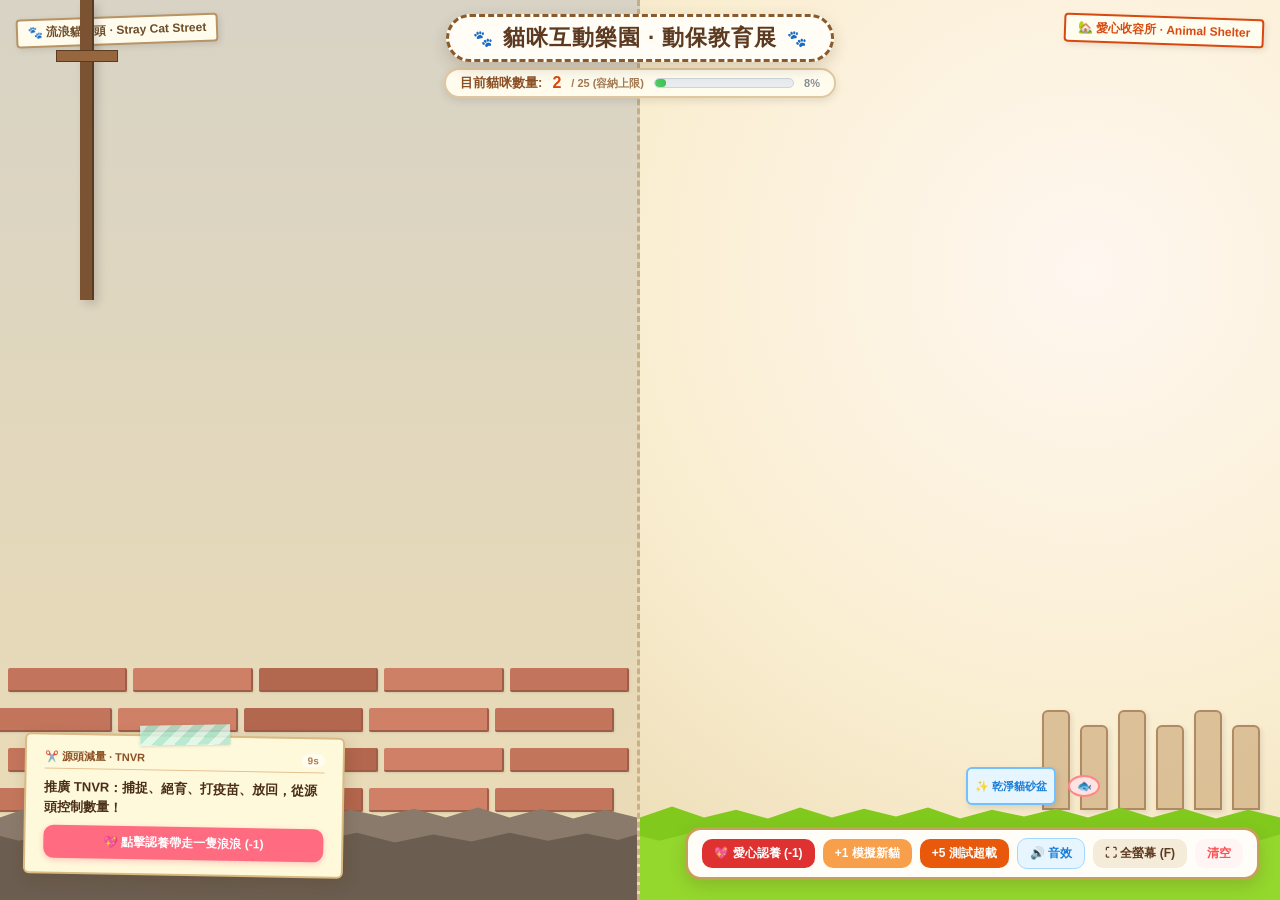
==== public/index-standalone.html @ d556b0ff "feat: initialize Cat Paradise exhibition project Set up the project structure, build environment, an" ====
<!DOCTYPE html>
<html lang="zh-TW">
<head>
  <meta charset="UTF-8">
  <meta name="viewport" content="width=device-width, initial-scale=1.0, maximum-scale=1.0, user-scalable=no">
  <title>貓咪互動樂園 - 蠟筆剪貼手作展覽系統</title>
  <style>
    /* 溫馨手作蠟筆與剪貼拼貼風 CSS */
    * {
      box-sizing: border-box;
      user-select: none;
      -webkit-user-select: none;
      margin: 0;
      padding: 0;
    }
    html, body {
      width: 100%;
      height: 100%;
      overflow: hidden;
      background-color: #f4ecd8;
      font-family: 'Zen Maru Gothic', 'Comic Sans MS', 'Chalkboard SE', 'PingFang TC', sans-serif;
      color: #4a3728;
      transition: background 0.7s;
    }

    /* 左右分區容器 */
    #world {
      position: absolute;
      top: 0;
      left: 0;
      width: 100%;
      height: 100%;
      overflow: hidden;
      display: flex;
    }

    /* 左半邊：流浪貓街頭 (Stray Cat Street) */
    .street-zone {
      position: relative;
      width: 50%;
      height: 100%;
      background: linear-gradient(180deg, #d8d3c5 0%, #ecdcb5 100%);
      border-right: 3px dashed rgba(184, 148, 100, 0.6);
      overflow: hidden;
      transition: background 0.7s;
    }

    /* 蠟筆紅磚牆 */
    .brick-wall {
      position: absolute;
      bottom: 80px;
      left: 0;
      width: 100%;
      height: 160px;
      display: flex;
      flex-direction: column;
      justify-content: space-between;
      padding: 8px;
      opacity: 0.8;
      pointer-events: none;
    }
    .brick-row {
      display: flex;
      gap: 6px;
      height: 24px;
    }
    .brick {
      flex: 1;
      background: #ba5d46;
      border-radius: 2px;
      border-bottom: 2px solid #8c3f2d;
      border-right: 2px solid #8c3f2d;
      box-shadow: 1px 1px 2px rgba(0,0,0,0.1);
    }
    .brick:nth-child(2n) { background: #c96a53; }
    .brick:nth-child(3n) { background: #a64b35; }

    /* 電線桿與電線 */
    .utility-pole {
      position: absolute;
      top: 0;
      left: 80px;
      width: 14px;
      height: 300px;
      background: #7c5332;
      border-right: 2px solid #5c3a21;
      box-shadow: 4px 4px 10px rgba(0,0,0,0.15);
      pointer-events: none;
    }
    .pole-cross {
      position: absolute;
      top: 50px;
      left: -24px;
      width: 62px;
      height: 12px;
      background: #96663f;
      border: 1px solid #5c3a21;
    }

    /* 紙箱堆 */
    .cardboard-boxes {
      position: absolute;
      bottom: 95px;
      left: 30px;
      display: flex;
      align-items: flex-end;
      gap: 12px;
      pointer-events: none;
    }
    .box-1 {
      width: 90px;
      height: 65px;
      background: repeating-linear-gradient(90deg, #d7b98e 0px, #d7b98e 6px, #c4a377 6px, #c4a377 12px);
      border: 2px solid #a37951;
      border-radius: 2px;
      padding: 4px;
      box-shadow: 3px 4px 8px rgba(0,0,0,0.12);
      transform: rotate(-3deg);
    }
    .box-2 {
      width: 75px;
      height: 52px;
      background: #d4b383;
      border: 2px solid #a37951;
      border-radius: 2px;
      padding: 4px;
      box-shadow: 3px 4px 8px rgba(0,0,0,0.12);
      transform: rotate(4deg);
    }

    /* 街頭石礫地面 */
    .street-ground-back {
      position: absolute;
      bottom: 0;
      left: 0;
      width: 100%;
      height: 110px;
      background: #8a7a6b;
      clip-path: polygon(0 25%, 5% 15%, 10% 25%, 15% 18%, 20% 26%, 25% 16%, 30% 25%, 35% 17%, 40% 24%, 45% 16%, 50% 26%, 55% 18%, 60% 24%, 65% 17%, 70% 25%, 75% 16%, 80% 25%, 85% 17%, 90% 26%, 95% 18%, 100% 25%, 100% 100%, 0 100%);
      pointer-events: none;
    }
    .street-ground-front {
      position: absolute;
      bottom: 0;
      left: 0;
      width: 100%;
      height: 80px;
      background: #6b5d4f;
      clip-path: polygon(0 20%, 3% 26%, 8% 16%, 14% 25%, 20% 17%, 26% 28%, 32% 16%, 38% 27%, 44% 18%, 50% 26%, 56% 16%, 62% 28%, 68% 18%, 74% 27%, 80% 16%, 86% 26%, 92% 17%, 97% 25%, 100% 18%, 100% 100%, 0 100%);
      pointer-events: none;
    }

    /* 右半邊：流浪動物收容所 (Animal Shelter) */
    .shelter-zone {
      position: relative;
      width: 50%;
      height: 100%;
      background: radial-gradient(circle at 70% 30%, #fff7f0 0%, #faeed1 60%, #ecdcb5 100%);
      overflow: hidden;
      transition: background 0.7s;
    }

    /* 瓦楞紙柵欄 */
    .fence-container {
      position: absolute;
      bottom: 90px;
      right: 20px;
      display: flex;
      align-items: flex-end;
      gap: 10px;
      pointer-events: none;
      opacity: 0.85;
    }
    .fence-post {
      width: 28px;
      height: 100px;
      background: #d7b98e;
      border: 2px solid #a37951;
      border-radius: 6px 6px 0 0;
      box-shadow: 2px 2px 5px rgba(0,0,0,0.1);
    }
    .fence-post:nth-child(even) { height: 85px; }

    /* 貓砂盆與貓碗 */
    .shelter-props {
      position: absolute;
      bottom: 95px;
      right: 180px;
      display: flex;
      align-items: center;
      gap: 12px;
      pointer-events: none;
    }
    .litter-box {
      width: 90px;
      height: 38px;
      background: #e7f5ff;
      border: 2px solid #74c0fc;
      border-radius: 6px;
      box-shadow: 2px 3px 6px rgba(0,0,0,0.1);
      display: flex;
      align-items: center;
      justify-content: center;
      font-size: 11px;
      font-weight: bold;
      color: #1c7ed6;
    }

    /* 收容所綠意草地 */
    .shelter-lawn-back {
      position: absolute;
      bottom: 0;
      left: 0;
      width: 100%;
      height: 110px;
      background: #82c91e;
      clip-path: polygon(0 25%, 5% 15%, 10% 25%, 15% 18%, 20% 26%, 25% 16%, 30% 25%, 35% 17%, 40% 24%, 45% 16%, 50% 26%, 55% 18%, 60% 24%, 65% 17%, 70% 25%, 75% 16%, 80% 25%, 85% 17%, 90% 26%, 95% 18%, 100% 25%, 100% 100%, 0 100%);
      pointer-events: none;
      transition: background-color 0.7s;
    }
    .shelter-lawn-front {
      position: absolute;
      bottom: 0;
      left: 0;
      width: 100%;
      height: 80px;
      background: #94d82d;
      clip-path: polygon(0 20%, 3% 26%, 8% 16%, 14% 25%, 20% 17%, 26% 28%, 32% 16%, 38% 27%, 44% 18%, 50% 26%, 56% 16%, 62% 28%, 68% 18%, 74% 27%, 80% 16%, 86% 26%, 92% 17%, 97% 25%, 100% 18%, 100% 100%, 0 100%);
      pointer-events: none;
      transition: background-color 0.7s;
    }

    /* 頂部標題 */
    .top-header {
      position: absolute;
      top: 14px;
      left: 50%;
      transform: translateX(-50%);
      display: flex;
      flex-direction: column;
      align-items: center;
      gap: 6px;
      z-index: 30;
      pointer-events: none;
    }
    .title-banner {
      background: #fffdf5;
      border: 3px dashed #8b5a2b;
      padding: 6px 24px;
      border-radius: 30px;
      box-shadow: 0 6px 16px rgba(70,45,20,0.18);
      display: flex;
      align-items: center;
      gap: 10px;
      position: relative;
    }
    .title-banner h1 {
      font-size: 22px;
      font-weight: 900;
      color: #5c3a21;
      letter-spacing: 1px;
    }

    /* 紙膠帶風格進度條 (目前貓咪數量 / 25) */
    .progress-tape {
      background: #fffcee;
      border: 2px solid #e0c89e;
      border-radius: 20px;
      padding: 4px 14px;
      display: flex;
      align-items: center;
      gap: 10px;
      font-size: 13px;
      font-weight: bold;
      color: #8c5025;
      box-shadow: 0 3px 8px rgba(0,0,0,0.1);
      transition: all 0.3s;
    }
    .progress-bar-bg {
      width: 140px;
      height: 10px;
      background: #e9ecef;
      border-radius: 10px;
      overflow: hidden;
      border: 1px solid #ced4da;
    }
    .progress-bar-fill {
      height: 100%;
      background: linear-gradient(90deg, #51cf66, #40c057);
      width: 0%;
      transition: width 0.3s, background 0.3s;
      border-radius: 10px;
    }

    /* 超載危機警告框 (Crisis Mode) */
    @keyframes crisisPulse {
      0%, 100% {
        box-shadow: inset 0 0 35px rgba(220, 38, 38, 0.55), 0 0 25px rgba(239, 68, 68, 0.4);
        border-color: rgba(220, 38, 38, 0.85);
      }
      50% {
        box-shadow: inset 0 0 70px rgba(220, 38, 38, 0.8), 0 0 40px rgba(239, 68, 68, 0.7);
        border-color: rgba(185, 28, 28, 1);
      }
    }
    .crisis-mode {
      border: 8px dashed #e03131 !important;
      animation: crisisPulse 1.8s infinite ease-in-out !important;
    }

    /* 中央手作警告牌 */
    #crisisAlertBoard {
      position: absolute;
      top: 50%;
      left: 50%;
      transform: translate(-50%, -50%);
      background: rgba(255, 245, 245, 0.96);
      border: 4px dashed #e03131;
      border-radius: 18px;
      padding: 24px 32px;
      max-width: 540px;
      text-align: center;
      box-shadow: 0 12px 30px rgba(180, 20, 20, 0.35);
      z-index: 35;
      display: none;
      pointer-events: none;
    }
    #crisisAlertBoard h2 {
      font-size: 20px;
      font-weight: 900;
      color: #c92a2a;
      margin-bottom: 8px;
    }
    #crisisAlertBoard p {
      font-size: 14px;
      font-weight: bold;
      color: #862e2e;
      line-height: 1.6;
      margin-bottom: 12px;
    }

    /* 科普衛教便利貼 (10秒自動輪播) */
    .edu-sticky-note {
      position: absolute;
      bottom: 24px;
      left: 24px;
      background: #fff9db;
      border: 2px solid #d9ba82;
      border-radius: 6px;
      padding: 14px 18px;
      max-width: 320px;
      box-shadow: 3px 5px 15px rgba(80, 50, 20, 0.18);
      z-index: 30;
      transform: rotate(1deg);
      transition: transform 0.2s, background 0.4s;
    }
    .edu-sticky-note:hover {
      transform: rotate(0deg) scale(1.02);
    }
    .sticky-tape {
      position: absolute;
      top: -12px;
      left: 50%;
      transform: translateX(-50%) rotate(-2deg);
      width: 90px;
      height: 20px;
      background: repeating-linear-gradient(-45deg, rgba(168, 230, 207, 0.8), rgba(168, 230, 207, 0.8) 8px, rgba(220, 247, 237, 0.8) 8px, rgba(220, 247, 237, 0.8) 16px);
      box-shadow: 0 1px 3px rgba(0,0,0,0.15);
    }
    .edu-content {
      font-size: 13px;
      font-weight: bold;
      color: #4a2e18;
      line-height: 1.5;
      min-height: 40px;
      margin: 8px 0;
    }
    .btn-adopt {
      width: 100%;
      padding: 8px 12px;
      background: #ff6b81;
      color: #ffffff;
      border: none;
      border-radius: 10px;
      font-size: 12px;
      font-weight: 900;
      cursor: pointer;
      display: flex;
      align-items: center;
      justify-content: center;
      gap: 6px;
      box-shadow: 0 2px 6px rgba(255, 107, 129, 0.35);
      transition: all 0.2s;
    }
    .btn-adopt:hover {
      background: #fa5252;
      transform: translateY(-1px);
    }

    /* 展覽控制懸浮條 */
    #toolbar {
      position: absolute;
      bottom: 20px;
      right: 20px;
      background: #fffdf7;
      border: 3px solid #c5a059;
      border-radius: 16px;
      padding: 8px 14px;
      box-shadow: 0 6px 16px rgba(80, 50, 20, 0.18);
      display: flex;
      align-items: center;
      gap: 8px;
      z-index: 40;
    }
    .btn-action {
      background: #f79f4a;
      color: #ffffff;
      border: none;
      padding: 6px 12px;
      border-radius: 10px;
      font-size: 12px;
      font-weight: bold;
      cursor: pointer;
      transition: background 0.2s, transform 0.1s;
    }
    .btn-action:hover { background: #f58f33; }
    .btn-action:active { transform: scale(0.95); }
    .btn-adopt-bar { background: #e03131; }
    .btn-adopt-bar:hover { background: #c92a2a; }
  </style>
</head>
<body id="appBody">
  <!-- 左右分區背景 -->
  <div id="world">
    <!-- 左半邊：流浪貓街頭 -->
    <div class="street-zone" id="streetZone">
      <div style="position: absolute; top: 16px; left: 16px; background: #fffcee; border: 2px solid #b89464; padding: 4px 10px; border-radius: 4px; font-size: 12px; font-weight: 900; color: #6d4c28; transform: rotate(-2deg); box-shadow: 2px 2px 6px rgba(0,0,0,0.1);">
        🐾 流浪貓街頭 · Stray Cat Street
      </div>
      <div class="utility-pole">
        <div class="pole-cross"></div>
      </div>
      <div class="brick-wall">
        <div class="brick-row"><div class="brick"></div><div class="brick"></div><div class="brick"></div><div class="brick"></div><div class="brick"></div></div>
        <div class="brick-row" style="transform: translateX(-15px);"><div class="brick"></div><div class="brick"></div><div class="brick"></div><div class="brick"></div><div class="brick"></div></div>
        <div class="brick-row"><div class="brick"></div><div class="brick"></div><div class="brick"></div><div class="brick"></div><div class="brick"></div></div>
        <div class="brick-row" style="transform: translateX(-15px);"><div class="brick"></div><div class="brick"></div><div class="brick"></div><div class="brick"></div><div class="brick"></div></div>
      </div>
      <div class="cardboard-boxes">
        <div class="box-1"><div style="font-size: 9px; font-weight: 900; color: #5c3a21; background: #ffffffa0; padding: 2px; border-radius: 2px;">📦 避雨紙箱</div></div>
        <div class="box-2"><div style="font-size: 9px; font-weight: 900; color: #7a4e2d;">🐟 愛心遮風</div></div>
      </div>
      <div class="street-ground-back"></div>
      <div class="street-ground-front"></div>
    </div>

    <!-- 右半邊：流浪動物收容所 -->
    <div class="shelter-zone" id="shelterZone">
      <div style="position: absolute; top: 16px; right: 16px; background: #fffdf0; border: 2px solid #d9480f; padding: 4px 12px; border-radius: 4px; font-size: 12px; font-weight: 900; color: #d9480f; transform: rotate(2deg); box-shadow: 2px 2px 6px rgba(0,0,0,0.1);">
        🏡 愛心收容所 · Animal Shelter
      </div>
      <div class="fence-container">
        <div class="fence-post"></div><div class="fence-post"></div><div class="fence-post"></div><div class="fence-post"></div><div class="fence-post"></div><div class="fence-post"></div>
      </div>
      <div class="shelter-props">
        <div class="litter-box">✨ 乾淨貓砂盆</div>
        <div style="width: 32px; height: 22px; background: #ffe3e3; border: 2px solid #ff8787; border-radius: 50%; display: flex; align-items: center; justify-content: center; font-size: 12px;">🐟</div>
      </div>
      <div class="shelter-lawn-back" id="lawnBack"></div>
      <div class="shelter-lawn-front" id="lawnFront"></div>
    </div>
  </div>

  <!-- 頂部紙膠帶風格進度條與計數器 -->
  <div class="top-header">
    <div class="title-banner">
      <span>🐾</span>
      <h1>貓咪互動樂園 · 動保教育展</h1>
      <span>🐾</span>
    </div>
    <div class="progress-tape" id="progressTape">
      <span id="crisisLabel" style="display:none; color: #e03131;">🚨 超載警報！</span>
      <span>目前貓咪數量:</span>
      <span id="catCountText" style="font-size: 16px; color: #d9480f;">0</span>
      <span style="font-size: 11px; color: #a37951;">/ 25 (容納上限)</span>
      <div class="progress-bar-bg">
        <div class="progress-bar-fill" id="progressBarFill"></div>
      </div>
      <span id="percentText" style="font-size: 11px; color: #868e96;">0%</span>
    </div>
  </div>

  <!-- 中央手作超載警告牌 -->
  <div id="crisisAlertBoard">
    <h2>🚨 空間不夠了！流浪貓的困境 🚨</h2>
    <p>當數量過多，收容所與街頭將面臨資源耗盡與生存空間不足。<br>我們需要從源頭解決問題！</p>
    <div style="background: #ffe3e3; border: 1px solid #ffc9c9; padding: 6px 12px; border-radius: 8px; font-size: 12px; font-weight: bold; color: #a61e4d;">
      💡 請點擊任意貓咪或「愛心認養」帶走浪浪，即可解除危機！
    </div>
  </div>

  <!-- 科普衛教輪播看板 -->
  <div class="edu-sticky-note" id="eduNote">
    <div class="sticky-tape"></div>
    <div style="display: flex; justify-content: space-between; align-items: center; border-bottom: 1px solid #e5c290; padding-bottom: 4px;">
      <span id="eduTag" style="font-size: 11px; font-weight: 900; color: #8c5025;">✂️ 源頭減量 · TNVR</span>
      <span id="eduTimer" style="font-size: 10px; font-weight: bold; color: #b07d4b; background: #ffffffa0; padding: 1px 6px; border-radius: 10px;">10s</span>
    </div>
    <div class="edu-content" id="eduContent">
      推廣 TNVR：捕捉、絕育、打疫苗、放回，從源頭控制數量！
    </div>
    <button class="btn-adopt" id="btnAdoptSticky">
      💖 點擊認養帶走一隻浪浪 (-1)
    </button>
  </div>

  <!-- 2D 畫布 -->
  <canvas id="canvas" style="position: absolute; inset: 0; z-index: 20; cursor: pointer;"></canvas>

  <!-- 展覽控制懸浮條 -->
  <div id="toolbar">
    <button class="btn-action btn-adopt-bar" id="btnAdopt">💖 愛心認養 (-1)</button>
    <button class="btn-action" id="btnSpawn">+1 模擬新貓</button>
    <button class="btn-action" id="btnSpawnBatch" style="background: #e8590c;">+5 測試超載</button>
    <button class="btn-action" id="btnSound" style="background: #e7f5ff; color: #1c7ed6; border: 1px solid #a5d8ff;">🔊 音效</button>
    <button class="btn-action" id="btnFullscreen" style="background: #f4ebd9; color: #5c3a21;">⛶ 全螢幕 (F)</button>
    <button class="btn-action" id="btnClear" style="background: #fff5f5; color: #fa5252;">清空</button>
  </div>

  <script>
    // --- 1. 動保教育輪播看板資料 (每 10 秒自動輪播) ---
    const EDU_TIPS = [
      {
        tag: '✂️ 源頭減量 · TNVR',
        content: '推廣 TNVR：捕捉、絕育、打疫苗、放回，從源頭控制數量！',
        bg: '#fff9db'
      },
      {
        tag: '🏡 給浪浪一個家',
        content: '認養代替購買：給收容所與街頭的浪浪一個溫暖的家。',
        bg: '#fff0f6'
      },
      {
        tag: '🥣 友善社區守則',
        content: '乾淨餵食守則：餵食請用容器，吃完要收拾，不留殘渣破壞環境。',
        bg: '#f8f9fa'
      },
      {
        tag: '🐾 尊重動物習性',
        content: '保持適當距離：遇見不熟悉的街貓請勿強行觸摸，避免貓咪緊張。',
        bg: '#f1f3f5'
      },
      {
        tag: '📞 緊急救援通報',
        content: '尋求專業協助：遇到受傷浪浪，請通報 1959 動保專線。',
        bg: '#fff4e6'
      }
    ];

    let currentEduIndex = 0;
    let eduSeconds = 10;
    const eduTagEl = document.getElementById('eduTag');
    const eduContentEl = document.getElementById('eduContent');
    const eduTimerEl = document.getElementById('eduTimer');
    const eduNoteEl = document.getElementById('eduNote');

    setInterval(() => {
      eduSeconds--;
      if (eduSeconds <= 0) {
        currentEduIndex = (currentEduIndex + 1) % EDU_TIPS.length;
        eduSeconds = 10;
        const tip = EDU_TIPS[currentEduIndex];
        eduTagEl.textContent = tip.tag;
        eduContentEl.textContent = tip.content;
        eduNoteEl.style.backgroundColor = tip.bg;
      }
      eduTimerEl.textContent = eduSeconds + 's';
    }, 1000);

    // --- 2. 輕量 Web Audio API 音效合成器 (100% 離線) ---
    class SoundEngine {
      constructor() {
        this.ctx = null;
        this.enabled = true;
      }
      init() {
        if (!this.ctx) {
          const AudioContext = window.AudioContext || window.webkitAudioContext;
          if (AudioContext) this.ctx = new AudioContext();
        }
        if (this.ctx && this.ctx.state === 'suspended') {
          this.ctx.resume();
        }
      }
      playMeow() {
        if (!this.enabled) return;
        try {
          this.init();
          if (!this.ctx) return;
          const t = this.ctx.currentTime;
          const osc = this.ctx.createOscillator();
          const gain = this.ctx.createGain();
          osc.type = 'triangle';
          osc.frequency.setValueAtTime(450, t);
          osc.frequency.exponentialRampToValueAtTime(750, t + 0.12);
          osc.frequency.exponentialRampToValueAtTime(520, t + 0.35);
          gain.gain.setValueAtTime(0.001, t);
          gain.gain.linearRampToValueAtTime(0.18, t + 0.05);
          gain.gain.exponentialRampToValueAtTime(0.001, t + 0.4);
          osc.connect(gain);
          gain.connect(this.ctx.destination);
          osc.start(t);
          osc.stop(t + 0.42);
        } catch(e) {}
      }
      playBoing() {
        if (!this.enabled) return;
        try {
          this.init();
          if (!this.ctx) return;
          const t = this.ctx.currentTime;
          const osc = this.ctx.createOscillator();
          const gain = this.ctx.createGain();
          osc.type = 'sine';
          osc.frequency.setValueAtTime(180, t);
          osc.frequency.exponentialRampToValueAtTime(480, t + 0.18);
          gain.gain.setValueAtTime(0.15, t);
          gain.gain.exponentialRampToValueAtTime(0.001, t + 0.22);
          osc.connect(gain);
          gain.connect(this.ctx.destination);
          osc.start(t);
          osc.stop(t + 0.24);
        } catch(e) {}
      }
      playAdoptChime() {
        if (!this.enabled) return;
        try {
          this.init();
          if (!this.ctx) return;
          const t = this.ctx.currentTime;
          const notes = [523.25, 659.25, 783.99, 1046.50];
          notes.forEach((freq, idx) => {
            const osc = this.ctx.createOscillator();
            const gain = this.ctx.createGain();
            osc.type = 'triangle';
            osc.frequency.setValueAtTime(freq, t + idx * 0.09);
            gain.gain.setValueAtTime(0.001, t + idx * 0.09);
            gain.gain.linearRampToValueAtTime(0.18, t + idx * 0.09 + 0.02);
            gain.gain.exponentialRampToValueAtTime(0.001, t + idx * 0.09 + 0.45);
            osc.connect(gain);
            gain.connect(this.ctx.destination);
            osc.start(t + idx * 0.09);
            osc.stop(t + idx * 0.09 + 0.48);
          });
        } catch(e) {}
      }
    }
    const sound = new SoundEngine();

    // --- 3. 手繪蠟筆貓產生器 (Canvas 產出透明 PNG) ---
    function generateCrayonCatData(color, bellyColor) {
      const c = document.createElement('canvas');
      c.width = 220; c.height = 220;
      const ctx = c.getContext('2d');
      const cx = 110, cy = 125;

      ctx.strokeStyle = color;
      ctx.lineWidth = 18;
      ctx.lineCap = 'round';
      ctx.beginPath();
      ctx.moveTo(cx + 40, cy + 25);
      ctx.bezierCurveTo(cx + 75, cy + 15, cx + 80, cy - 35, cx + 55, cy - 45);
      ctx.stroke();

      ctx.fillStyle = color;
      ctx.beginPath();
      ctx.ellipse(cx, cy + 15, 50, 40, 0, 0, Math.PI * 2);
      ctx.fill();

      if (bellyColor) {
        ctx.fillStyle = bellyColor;
        ctx.beginPath();
        ctx.ellipse(cx - 10, cy + 20, 28, 24, 0, 0, Math.PI * 2);
        ctx.fill();
      }

      ctx.fillStyle = bellyColor || color;
      for (const px of [-30, -5, 25]) {
        ctx.beginPath();
        ctx.arc(cx + px, cy + 50, 10, 0, Math.PI * 2);
        ctx.fill();
      }

      const hy = cy - 40;
      ctx.fillStyle = color;
      ctx.beginPath();
      ctx.ellipse(cx, hy, 42, 35, 0, 0, Math.PI * 2);
      ctx.fill();

      ctx.beginPath();
      ctx.moveTo(cx - 35, hy - 15); ctx.lineTo(cx - 40, hy - 50); ctx.lineTo(cx - 15, hy - 30);
      ctx.moveTo(cx + 15, hy - 30); ctx.lineTo(cx + 40, hy - 50); ctx.lineTo(cx + 35, hy - 15);
      ctx.fill();

      ctx.fillStyle = '#222';
      ctx.beginPath();
      ctx.arc(cx - 16, hy - 8, 5, 0, Math.PI * 2);
      ctx.arc(cx + 16, hy - 8, 5, 0, Math.PI * 2);
      ctx.fill();

      ctx.fillStyle = '#ff8787';
      ctx.beginPath();
      ctx.arc(cx, hy + 2, 3, 0, Math.PI * 2);
      ctx.fill();

      ctx.globalCompositeOperation = 'destination-over';
      ctx.strokeStyle = '#ffffff';
      ctx.lineWidth = 10;
      ctx.stroke();

      return c.toDataURL('image/png');
    }

    const DEFAULT_CATS = [
      generateCrayonCatData('#f79f4a', '#fde5b4'),
      generateCrayonCatData('#212529', '#ffffff'),
      generateCrayonCatData('#adb5bd', '#f8f9fa'),
      generateCrayonCatData('#d9480f', '#ffe8cc'),
      generateCrayonCatData('#868e96', '#f1f3f5')
    ];

    // --- 4. 2D 物理與超載危機系統 (LIMIT = 25) ---
    const LIMIT = 25;
    const canvas = document.getElementById('canvas');
    const ctx = canvas.getContext('2d');
    let width = window.innerWidth;
    let height = window.innerHeight;
    let groundY = height - 90;
    const cats = [];
    let isCrisisMode = false;

    function resize() {
      width = window.innerWidth;
      height = window.innerHeight;
      canvas.width = width;
      canvas.height = height;
      groundY = height - 90;
    }
    window.addEventListener('resize', resize);
    resize();

    // 更新計數器與危機狀態
    function updateCrisisState() {
      const activeCount = cats.filter(c => c.state !== 'ADOPTED' && c.state !== 'DEPARTING').length;
      document.getElementById('catCountText').textContent = activeCount;

      const pct = Math.min(100, Math.round((activeCount / LIMIT) * 100));
      document.getElementById('percentText').textContent = pct + '%';
      
      const barFill = document.getElementById('progressBarFill');
      barFill.style.width = pct + '%';
      if (activeCount >= LIMIT) {
        barFill.style.background = 'linear-gradient(90deg, #fa5252, #c92a2a)';
      } else if (activeCount >= 18) {
        barFill.style.background = 'linear-gradient(90deg, #ffd43b, #f76707)';
      } else {
        barFill.style.background = 'linear-gradient(90deg, #51cf66, #40c057)';
      }

      const shouldCrisis = activeCount >= LIMIT;
      if (shouldCrisis !== isCrisisMode) {
        isCrisisMode = shouldCrisis;
        const appBody = document.getElementById('appBody');
        const alertBoard = document.getElementById('crisisAlertBoard');
        const crisisLabel = document.getElementById('crisisLabel');

        if (isCrisisMode) {
          appBody.classList.add('crisis-mode');
          alertBoard.style.display = 'block';
          crisisLabel.style.display = 'inline';
        } else {
          appBody.classList.remove('crisis-mode');
          alertBoard.style.display = 'none';
          crisisLabel.style.display = 'none';
        }
      }
    }

    function spawnCat(imgSrc, name = '手繪貓咪') {
      const img = new Image();
      img.src = imgSrc;
      const x = Math.random() * (width - 240) + 120;
      const cat = {
        img,
        name,
        x,
        y: -100,
        vx: (Math.random() - 0.5) * 40,
        vy: 110,
        targetX: x,
        width: 100,
        height: 100,
        state: 'AIRDROP',
        flipX: Math.random() > 0.5,
        rotation: 0,
        squashX: 1,
        squashY: 1,
        walkCycle: 0,
        stateTimer: 0,
        alpha: 1,
        speech: '來囉~！🎈',
        speechTimer: 2.0,
        hearts: []
      };
      cats.push(cat);
      sound.playBoing();
      updateCrisisState();
    }

    // 認養移除一隻貓咪 (解除危機核心)
    function adoptCat(catToAdopt) {
      const target = catToAdopt || cats.find(c => c.state !== 'ADOPTED' && c.state !== 'DEPARTING');
      if (!target) return;

      target.state = 'ADOPTED';
      target.stateTimer = 0;
      target.vy = -160;
      target.vx = 40;
      target.speech = '我有新家了！謝謝你~ 💖🏠';
      target.speechTimer = 3.5;

      for (let h = 0; h < 6; h++) {
        target.hearts.push({
          x: target.x + (Math.random() - 0.5) * 50,
          y: target.y - 70 + (Math.random() - 0.5) * 30,
          vy: -60 - Math.random() * 50,
          alpha: 1
        });
      }

      sound.playAdoptChime();
      sound.playBoing();
      updateCrisisState();
    }

    // 點擊貓咪互動 / 認養
    canvas.addEventListener('click', (e) => {
      sound.init();
      const rect = canvas.getBoundingClientRect();
      const mx = e.clientX - rect.left;
      const my = e.clientY - rect.top;

      for (let i = cats.length - 1; i >= 0; i--) {
        const c = cats[i];
        if (c.state === 'ADOPTED' || c.state === 'DEPARTING') continue;
        if (Math.hypot(mx - c.x, my - (c.y - c.height / 2)) < c.width / 2 + 15) {
          // 危機模式下點擊直接認養
          if (isCrisisMode) {
            adoptCat(c);
            return;
          }
          // 平時摸摸歡呼
          c.vy = -160;
          c.speech = '喵~ 摸摸我！💖';
          c.speechTimer = 2.2;
          sound.playMeow();
          sound.playBoing();
          return;
        }
      }
    });

    // 初始載入 5 隻可愛原住民
    DEFAULT_CATS.forEach((src, idx) => {
      setTimeout(() => spawnCat(src, '樂園浪浪 ' + (idx + 1)), idx * 500 + 200);
    });

    // 動畫主迴圈
    let lastTime = performance.now();
    function animate(time) {
      const dt = Math.min((time - lastTime) / 1000, 0.1);
      lastTime = time;

      ctx.clearRect(0, 0, width, height);

      for (let i = cats.length - 1; i >= 0; i--) {
        const c = cats[i];
        c.stateTimer += dt;
        c.walkCycle += dt;
        if (c.speechTimer > 0) c.speechTimer -= dt;

        // 愛心粒子
        for (let h = c.hearts.length - 1; h >= 0; h--) {
          const heart = c.hearts[h];
          heart.y += heart.vy * dt;
          heart.alpha -= dt * 0.8;
          if (heart.alpha <= 0) c.hearts.splice(h, 1);
        }

        // 狀態機
        if (c.state === 'AIRDROP') {
          c.y += c.vy * dt;
          c.x += c.vx * dt;
          c.rotation = Math.sin(c.walkCycle * 4) * 0.15;
          if (c.y >= groundY - 10) {
            c.y = groundY - 10;
            c.state = 'WALK';
            c.targetX = Math.random() * (width - 200) + 100;
            sound.playBoing();
          }
        } else if (c.state === 'WALK') {
          const dx = c.targetX - c.x;
          c.flipX = dx > 0;
          // 超載危機模式下移動速度變慢 (32 vs 65) 表現擁擠感
          const speed = isCrisisMode ? 32 : 65;
          if (Math.abs(dx) > 10) {
            c.x += Math.sign(dx) * speed * dt;
            c.rotation = Math.sin(c.walkCycle * 8) * 0.1;
          } else {
            c.rotation = 0;
            if (c.stateTimer > 3.0) {
              c.stateTimer = 0;
              c.targetX = Math.random() * (width - 200) + 100;
            }
          }
        } else if (c.state === 'ADOPTED') {
          // 歡樂認養離場飛翔
          c.y += c.vy * dt;
          c.x += c.vx * dt;
          c.alpha -= dt * 0.38;
          c.rotation = Math.sin(c.walkCycle * 8) * 0.18;
          if (c.alpha <= 0.05 || c.y < -150) {
            c.img.src = '';
            cats.splice(i, 1);
            updateCrisisState();
            continue;
          }
        }

        // 繪製貓咪本體 (帶剪紙厚度陰影)
        ctx.save();
        ctx.globalAlpha = Math.max(0, c.alpha);
        ctx.translate(c.x, c.y);
        ctx.rotate(c.rotation);
        if (!c.flipX) ctx.scale(-1, 1);

        if (c.state === 'AIRDROP') {
          // 降落傘
          ctx.fillStyle = '#ff6b6b';
          ctx.beginPath();
          ctx.arc(0, -c.height - 20, 36, Math.PI, 0);
          ctx.fill();
        }

        if (c.img.complete) {
          ctx.drawImage(c.img, -c.width / 2, -c.height, c.width, c.height);
        }
        ctx.restore();

        // 繪製愛心
        for (const heart of c.hearts) {
          ctx.save();
          ctx.globalAlpha = Math.max(0, heart.alpha);
          ctx.fillStyle = '#ff6b81';
          ctx.beginPath();
          ctx.arc(heart.x, heart.y, 8, 0, Math.PI * 2);
          ctx.fill();
          ctx.restore();
        }

        // 對話泡泡
        if (c.speech && c.speechTimer > 0) {
          ctx.save();
          ctx.font = 'bold 14px sans-serif';
          ctx.fillStyle = '#fffdf5';
          ctx.strokeStyle = '#b89464';
          ctx.lineWidth = 2;
          const tw = ctx.measureText(c.speech).width + 18;
          ctx.fillRect(c.x - tw / 2, c.y - c.height - 35, tw, 26);
          ctx.strokeRect(c.x - tw / 2, c.y - c.height - 35, tw, 26);
          ctx.fillStyle = '#5c3a21';
          ctx.textAlign = 'center';
          ctx.fillText(c.speech, c.x, c.y - c.height - 18);
          ctx.restore();
        }
      }

      requestAnimationFrame(animate);
    }
    requestAnimationFrame(animate);

    // 本地 Python cats/ 資料夾輪詢
    const loadedFiles = new Set();
    async function pollLocalCats() {
      try {
        const res = await fetch('cats/manifest.json', { cache: 'no-store' });
        if (res.ok) {
          const files = await res.json();
          files.forEach(f => {
            if (!loadedFiles.has(f)) {
              loadedFiles.add(f);
              spawnCat('cats/' + f, f);
            }
          });
        }
      } catch (e) {}
    }
    setInterval(pollLocalCats, 3000);

    // 按鈕事件
    document.getElementById('btnAdopt').addEventListener('click', () => adoptCat());
    document.getElementById('btnAdoptSticky').addEventListener('click', () => adoptCat());

    document.getElementById('btnSpawn').addEventListener('click', () => {
      sound.init();
      const rCat = DEFAULT_CATS[Math.floor(Math.random() * DEFAULT_CATS.length)];
      spawnCat(rCat, '模擬新貓');
    });

    document.getElementById('btnSpawnBatch').addEventListener('click', () => {
      sound.init();
      for (let i = 0; i < 5; i++) {
        setTimeout(() => {
          const rCat = DEFAULT_CATS[Math.floor(Math.random() * DEFAULT_CATS.length)];
          spawnCat(rCat, '快速空投貓');
        }, i * 200);
      }
    });

    const btnSound = document.getElementById('btnSound');
    btnSound.addEventListener('click', () => {
      sound.enabled = !sound.enabled;
      btnSound.textContent = sound.enabled ? '🔊 音效: 開' : '🔇 音效: 關';
    });

    document.getElementById('btnClear').addEventListener('click', () => {
      cats.length = 0;
      updateCrisisState();
    });

    document.getElementById('btnFullscreen').addEventListener('click', toggleFullscreen);
    function toggleFullscreen() {
      if (!document.fullscreenElement) {
        document.documentElement.requestFullscreen().catch(() => {});
      } else {
        document.exitFullscreen().catch(() => {});
      }
    }

    window.addEventListener('keydown', (e) => {
      if (e.key === 'f' || e.key === 'F') toggleFullscreen();
      if (e.key === 'h' || e.key === 'H') {
        const tb = document.getElementById('toolbar');
        tb.style.display = tb.style.display === 'none' ? 'flex' : 'none';
      }
    });
  </script>
</body>
</html>
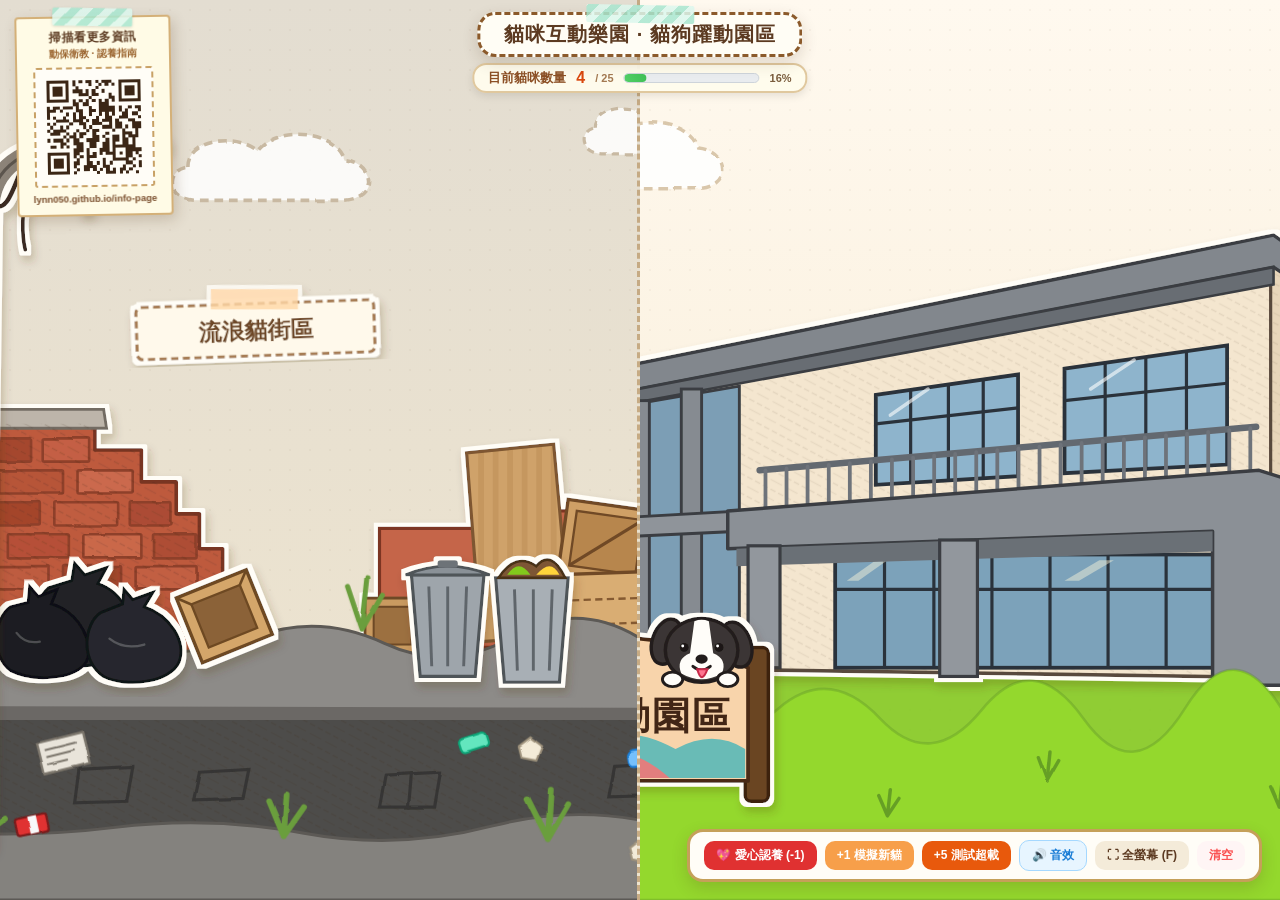
==== commit e8395792: "feat: add cross-platform installer wizard Replace engine-specific UI with a unified installer dashbo" ====
--- a/public/index-standalone.html
+++ b/public/index-standalone.html
@@ -3,7 +3,7 @@
 <head>
   <meta charset="UTF-8">
   <meta name="viewport" content="width=device-width, initial-scale=1.0, maximum-scale=1.0, user-scalable=no">
-  <title>貓咪互動樂園 - 蠟筆剪貼手作展覽系統</title>
+  <title>貓咪互動樂園 · 貓狗躍動園區</title>
   <style>
     /* 溫馨手作蠟筆與剪貼拼貼風 CSS */
     * {
@@ -23,249 +23,184 @@
       transition: background 0.7s;
     }
 
-    /* 左右分區容器 */
+    /* 左右分區手繪剪紙背景容器 (z-index: 0，永遠在貓咪背後) */
     #world {
       position: absolute;
-      top: 0;
-      left: 0;
+      inset: 0;
       width: 100%;
       height: 100%;
       overflow: hidden;
       display: flex;
-    }
-
-    /* 左半邊：流浪貓街頭 (Stray Cat Street) */
+      z-index: 0;
+      pointer-events: none;
+    }
+
     .street-zone {
       position: relative;
       width: 50%;
       height: 100%;
-      background: linear-gradient(180deg, #d8d3c5 0%, #ecdcb5 100%);
-      border-right: 3px dashed rgba(184, 148, 100, 0.6);
+      background: linear-gradient(180deg, #e3ddd1 0%, #efe5cf 100%);
+      border-right: 3px dashed rgba(184, 148, 100, 0.7);
       overflow: hidden;
-      transition: background 0.7s;
-    }
-
-    /* 蠟筆紅磚牆 */
-    .brick-wall {
-      position: absolute;
-      bottom: 80px;
-      left: 0;
-      width: 100%;
-      height: 160px;
-      display: flex;
-      flex-direction: column;
-      justify-content: space-between;
-      padding: 8px;
-      opacity: 0.8;
-      pointer-events: none;
-    }
-    .brick-row {
-      display: flex;
-      gap: 6px;
-      height: 24px;
-    }
-    .brick {
-      flex: 1;
-      background: #ba5d46;
-      border-radius: 2px;
-      border-bottom: 2px solid #8c3f2d;
-      border-right: 2px solid #8c3f2d;
-      box-shadow: 1px 1px 2px rgba(0,0,0,0.1);
-    }
-    .brick:nth-child(2n) { background: #c96a53; }
-    .brick:nth-child(3n) { background: #a64b35; }
-
-    /* 電線桿與電線 */
-    .utility-pole {
-      position: absolute;
-      top: 0;
-      left: 80px;
-      width: 14px;
-      height: 300px;
-      background: #7c5332;
-      border-right: 2px solid #5c3a21;
-      box-shadow: 4px 4px 10px rgba(0,0,0,0.15);
-      pointer-events: none;
-    }
-    .pole-cross {
-      position: absolute;
-      top: 50px;
-      left: -24px;
-      width: 62px;
-      height: 12px;
-      background: #96663f;
-      border: 1px solid #5c3a21;
-    }
-
-    /* 紙箱堆 */
-    .cardboard-boxes {
-      position: absolute;
-      bottom: 95px;
-      left: 30px;
-      display: flex;
-      align-items: flex-end;
-      gap: 12px;
-      pointer-events: none;
-    }
-    .box-1 {
-      width: 90px;
-      height: 65px;
-      background: repeating-linear-gradient(90deg, #d7b98e 0px, #d7b98e 6px, #c4a377 6px, #c4a377 12px);
-      border: 2px solid #a37951;
-      border-radius: 2px;
-      padding: 4px;
-      box-shadow: 3px 4px 8px rgba(0,0,0,0.12);
-      transform: rotate(-3deg);
-    }
-    .box-2 {
-      width: 75px;
-      height: 52px;
-      background: #d4b383;
-      border: 2px solid #a37951;
-      border-radius: 2px;
-      padding: 4px;
-      box-shadow: 3px 4px 8px rgba(0,0,0,0.12);
-      transform: rotate(4deg);
-    }
-
-    /* 街頭石礫地面 */
-    .street-ground-back {
-      position: absolute;
-      bottom: 0;
-      left: 0;
-      width: 100%;
-      height: 110px;
-      background: #8a7a6b;
-      clip-path: polygon(0 25%, 5% 15%, 10% 25%, 15% 18%, 20% 26%, 25% 16%, 30% 25%, 35% 17%, 40% 24%, 45% 16%, 50% 26%, 55% 18%, 60% 24%, 65% 17%, 70% 25%, 75% 16%, 80% 25%, 85% 17%, 90% 26%, 95% 18%, 100% 25%, 100% 100%, 0 100%);
-      pointer-events: none;
-    }
-    .street-ground-front {
-      position: absolute;
-      bottom: 0;
-      left: 0;
-      width: 100%;
-      height: 80px;
-      background: #6b5d4f;
-      clip-path: polygon(0 20%, 3% 26%, 8% 16%, 14% 25%, 20% 17%, 26% 28%, 32% 16%, 38% 27%, 44% 18%, 50% 26%, 56% 16%, 62% 28%, 68% 18%, 74% 27%, 80% 16%, 86% 26%, 92% 17%, 97% 25%, 100% 18%, 100% 100%, 0 100%);
-      pointer-events: none;
-    }
-
-    /* 右半邊：流浪動物收容所 (Animal Shelter) */
+    }
+
     .shelter-zone {
       position: relative;
       width: 50%;
       height: 100%;
-      background: radial-gradient(circle at 70% 30%, #fff7f0 0%, #faeed1 60%, #ecdcb5 100%);
+      background: linear-gradient(180deg, #fff9ef 0%, #f7ead2 100%);
       overflow: hidden;
-      transition: background 0.7s;
-    }
-
-    /* 瓦楞紙柵欄 */
-    .fence-container {
+    }
+
+    .paper-dots-overlay {
       position: absolute;
-      bottom: 90px;
-      right: 20px;
-      display: flex;
-      align-items: flex-end;
-      gap: 10px;
-      pointer-events: none;
-      opacity: 0.85;
-    }
-    .fence-post {
-      width: 28px;
-      height: 100px;
-      background: #d7b98e;
-      border: 2px solid #a37951;
-      border-radius: 6px 6px 0 0;
-      box-shadow: 2px 2px 5px rgba(0,0,0,0.1);
-    }
-    .fence-post:nth-child(even) { height: 85px; }
-
-    /* 貓砂盆與貓碗 */
-    .shelter-props {
+      inset: 0;
+      opacity: 0.6;
+      background-image: radial-gradient(rgba(120, 88, 52, 0.08) 1px, transparent 1px);
+      background-size: 20px 20px;
+    }
+
+    .scene-svg {
       position: absolute;
-      bottom: 95px;
-      right: 180px;
-      display: flex;
-      align-items: center;
-      gap: 12px;
-      pointer-events: none;
-    }
-    .litter-box {
-      width: 90px;
-      height: 38px;
-      background: #e7f5ff;
-      border: 2px solid #74c0fc;
-      border-radius: 6px;
-      box-shadow: 2px 3px 6px rgba(0,0,0,0.1);
+      inset: 0;
+      width: 100%;
+      height: 100%;
+    }
+
+    /* 左上角手作紙膠帶 QR Code 便條（位於高空角落，完全不遮擋貓咪活動區） */
+    .qr-sticky-note {
+      position: fixed;
+      top: 16px;
+      left: 16px;
+      z-index: 30;
+      display: block;
+      width: 156px;
+      background: #fffbe6;
+      border: 2px solid #d4b078;
+      border-radius: 4px;
+      padding: 12px 12px 10px;
+      text-decoration: none;
+      color: #5c3a21;
+      box-shadow: 3px 5px 14px rgba(80, 50, 20, 0.2);
+      transform: rotate(-1deg);
+      transition: transform 0.2s ease;
+    }
+    .qr-sticky-note:hover {
+      transform: rotate(0deg) scale(1.02);
+    }
+    .qr-washi-tape {
+      position: absolute;
+      top: -10px;
+      left: 50%;
+      transform: translateX(-50%) rotate(2deg);
+      width: 80px;
+      height: 18px;
+      background: repeating-linear-gradient(
+        -45deg,
+        rgba(168, 230, 207, 0.85),
+        rgba(168, 230, 207, 0.85) 8px,
+        rgba(220, 247, 237, 0.85) 8px,
+        rgba(220, 247, 237, 0.85) 16px
+      );
+      box-shadow: 0 1px 3px rgba(0, 0, 0, 0.14);
+      border-radius: 2px;
+    }
+    .qr-header-title {
+      text-align: center;
+      font-size: 12px;
+      font-weight: 900;
+      color: #5c3a21;
+      letter-spacing: 0.5px;
+      line-height: 1.25;
+    }
+    .qr-header-sub {
+      text-align: center;
+      font-size: 10px;
+      font-weight: 700;
+      color: #9c6631;
+      margin-top: 2px;
+      margin-bottom: 6px;
+    }
+    .qr-box {
+      width: 120px;
+      height: 120px;
+      margin: 0 auto;
+      padding: 4px;
+      background: #fffdf7;
+      border: 2px dashed #c8a165;
+      border-radius: 3px;
       display: flex;
       align-items: center;
       justify-content: center;
-      font-size: 11px;
-      font-weight: bold;
-      color: #1c7ed6;
-    }
-
-    /* 收容所綠意草地 */
-    .shelter-lawn-back {
-      position: absolute;
-      bottom: 0;
-      left: 0;
-      width: 100%;
-      height: 110px;
-      background: #82c91e;
-      clip-path: polygon(0 25%, 5% 15%, 10% 25%, 15% 18%, 20% 26%, 25% 16%, 30% 25%, 35% 17%, 40% 24%, 45% 16%, 50% 26%, 55% 18%, 60% 24%, 65% 17%, 70% 25%, 75% 16%, 80% 25%, 85% 17%, 90% 26%, 95% 18%, 100% 25%, 100% 100%, 0 100%);
-      pointer-events: none;
-      transition: background-color 0.7s;
-    }
-    .shelter-lawn-front {
-      position: absolute;
-      bottom: 0;
-      left: 0;
-      width: 100%;
-      height: 80px;
-      background: #94d82d;
-      clip-path: polygon(0 20%, 3% 26%, 8% 16%, 14% 25%, 20% 17%, 26% 28%, 32% 16%, 38% 27%, 44% 18%, 50% 26%, 56% 16%, 62% 28%, 68% 18%, 74% 27%, 80% 16%, 86% 26%, 92% 17%, 97% 25%, 100% 18%, 100% 100%, 0 100%);
-      pointer-events: none;
-      transition: background-color 0.7s;
+    }
+    .qr-url {
+      margin-top: 6px;
+      text-align: center;
+      font-size: 9.5px;
+      font-weight: 700;
+      color: #7a4e2d;
+      white-space: nowrap;
+      overflow: hidden;
+      text-overflow: ellipsis;
+    }
+    .qr-sticky-note:hover .qr-url {
+      color: #d9480f;
     }
 
     /* 頂部標題 */
     .top-header {
       position: absolute;
-      top: 14px;
+      top: 12px;
       left: 50%;
       transform: translateX(-50%);
       display: flex;
       flex-direction: column;
       align-items: center;
       gap: 6px;
-      z-index: 30;
+      z-index: 25;
       pointer-events: none;
     }
     .title-banner {
       background: #fffdf5;
       border: 3px dashed #8b5a2b;
       padding: 6px 24px;
-      border-radius: 30px;
-      box-shadow: 0 6px 16px rgba(70,45,20,0.18);
+      border-radius: 18px;
+      box-shadow: 0 6px 16px rgba(70, 45, 20, 0.16);
       display: flex;
       align-items: center;
       gap: 10px;
       position: relative;
     }
+    .title-banner::before {
+      content: '';
+      position: absolute;
+      top: -10px;
+      left: 50%;
+      transform: translateX(-50%) rotate(1deg);
+      width: 108px;
+      height: 18px;
+      background: repeating-linear-gradient(
+        -45deg,
+        rgba(168, 230, 207, 0.85),
+        rgba(168, 230, 207, 0.85) 8px,
+        rgba(220, 247, 237, 0.85) 8px,
+        rgba(220, 247, 237, 0.85) 16px
+      );
+      border-radius: 2px;
+    }
     .title-banner h1 {
-      font-size: 22px;
+      font-size: 20px;
       font-weight: 900;
       color: #5c3a21;
       letter-spacing: 1px;
+      white-space: nowrap;
     }
 
     /* 紙膠帶風格進度條 (目前貓咪數量 / 25) */
     .progress-tape {
-      background: #fffcee;
+      background: rgba(255, 252, 238, 0.95);
       border: 2px solid #e0c89e;
-      border-radius: 20px;
+      border-radius: 14px;
       padding: 4px 14px;
       display: flex;
       align-items: center;
@@ -273,11 +208,11 @@
       font-size: 13px;
       font-weight: bold;
       color: #8c5025;
-      box-shadow: 0 3px 8px rgba(0,0,0,0.1);
+      box-shadow: 0 3px 8px rgba(0, 0, 0, 0.1);
       transition: all 0.3s;
     }
     .progress-bar-bg {
-      width: 140px;
+      width: 136px;
       height: 10px;
       background: #e9ecef;
       border-radius: 10px;
@@ -308,100 +243,43 @@
       animation: crisisPulse 1.8s infinite ease-in-out !important;
     }
 
-    /* 中央手作警告牌 */
+    /* 上方天空區手作警告牌（不遮擋下方貓咪點擊認養） */
     #crisisAlertBoard {
       position: absolute;
-      top: 50%;
+      top: 128px;
       left: 50%;
-      transform: translate(-50%, -50%);
+      transform: translateX(-50%);
       background: rgba(255, 245, 245, 0.96);
       border: 4px dashed #e03131;
       border-radius: 18px;
-      padding: 24px 32px;
-      max-width: 540px;
+      padding: 16px 24px;
+      max-width: 520px;
+      width: calc(100% - 32px);
       text-align: center;
-      box-shadow: 0 12px 30px rgba(180, 20, 20, 0.35);
-      z-index: 35;
+      box-shadow: 0 12px 30px rgba(180, 20, 20, 0.3);
+      z-index: 25;
       display: none;
       pointer-events: none;
     }
     #crisisAlertBoard h2 {
-      font-size: 20px;
+      font-size: 18px;
       font-weight: 900;
       color: #c92a2a;
-      margin-bottom: 8px;
+      margin-bottom: 6px;
     }
     #crisisAlertBoard p {
-      font-size: 14px;
+      font-size: 13px;
       font-weight: bold;
       color: #862e2e;
-      line-height: 1.6;
-      margin-bottom: 12px;
-    }
-
-    /* 科普衛教便利貼 (10秒自動輪播) */
-    .edu-sticky-note {
-      position: absolute;
-      bottom: 24px;
-      left: 24px;
-      background: #fff9db;
-      border: 2px solid #d9ba82;
-      border-radius: 6px;
-      padding: 14px 18px;
-      max-width: 320px;
-      box-shadow: 3px 5px 15px rgba(80, 50, 20, 0.18);
-      z-index: 30;
-      transform: rotate(1deg);
-      transition: transform 0.2s, background 0.4s;
-    }
-    .edu-sticky-note:hover {
-      transform: rotate(0deg) scale(1.02);
-    }
-    .sticky-tape {
-      position: absolute;
-      top: -12px;
-      left: 50%;
-      transform: translateX(-50%) rotate(-2deg);
-      width: 90px;
-      height: 20px;
-      background: repeating-linear-gradient(-45deg, rgba(168, 230, 207, 0.8), rgba(168, 230, 207, 0.8) 8px, rgba(220, 247, 237, 0.8) 8px, rgba(220, 247, 237, 0.8) 16px);
-      box-shadow: 0 1px 3px rgba(0,0,0,0.15);
-    }
-    .edu-content {
-      font-size: 13px;
-      font-weight: bold;
-      color: #4a2e18;
       line-height: 1.5;
-      min-height: 40px;
-      margin: 8px 0;
-    }
-    .btn-adopt {
-      width: 100%;
-      padding: 8px 12px;
-      background: #ff6b81;
-      color: #ffffff;
-      border: none;
-      border-radius: 10px;
-      font-size: 12px;
-      font-weight: 900;
-      cursor: pointer;
-      display: flex;
-      align-items: center;
-      justify-content: center;
-      gap: 6px;
-      box-shadow: 0 2px 6px rgba(255, 107, 129, 0.35);
-      transition: all 0.2s;
-    }
-    .btn-adopt:hover {
-      background: #fa5252;
-      transform: translateY(-1px);
+      margin-bottom: 10px;
     }
 
     /* 展覽控制懸浮條 */
     #toolbar {
       position: absolute;
-      bottom: 20px;
-      right: 20px;
+      bottom: 18px;
+      right: 18px;
       background: #fffdf7;
       border: 3px solid #c5a059;
       border-radius: 16px;
@@ -430,92 +308,458 @@
   </style>
 </head>
 <body id="appBody">
-  <!-- 左右分區背景 -->
-  <div id="world">
-    <!-- 左半邊：流浪貓街頭 -->
+  <!-- 共用手繪剪紙與蠟筆濾鏡定義 -->
+  <svg style="position: absolute; width: 0; height: 0;" aria-hidden="true">
+    <defs>
+      <filter id="paper-cutout" x="-8%" y="-8%" width="116%" height="118%">
+        <feMorphology in="SourceAlpha" operator="dilate" radius="2.5" result="dilated" />
+        <feFlood flood-color="#fffdf7" result="paperColor" />
+        <feComposite in="paperColor" in2="dilated" operator="in" result="whiteBorder" />
+        <feDropShadow dx="2" dy="4" stdDeviation="3" flood-color="#4a3118" flood-opacity="0.22" in="whiteBorder" result="shadowedBorder" />
+        <feMerge>
+          <feMergeNode in="shadowedBorder" />
+          <feMergeNode in="SourceGraphic" />
+        </feMerge>
+      </filter>
+      <filter id="crayon-wobble" x="-5%" y="-5%" width="110%" height="110%">
+        <feTurbulence type="fractalNoise" baseFrequency="0.04" numOctaves="2" seed="7" result="noise" />
+        <feDisplacementMap in="SourceGraphic" in2="noise" scale="2.2" xChannelSelector="R" yChannelSelector="G" />
+      </filter>
+      <pattern id="corrugated-pattern" width="10" height="10" patternUnits="userSpaceOnUse">
+        <rect width="10" height="10" fill="#cfa26b" />
+        <rect width="4" height="10" fill="#bd8e56" opacity="0.55" />
+      </pattern>
+      <pattern id="crayon-hatch" width="12" height="12" patternUnits="userSpaceOnUse" patternTransform="rotate(28)">
+        <line x1="0" y1="3" x2="12" y2="3" stroke="#3b2615" stroke-width="1.1" stroke-dasharray="4,2" opacity="0.16" />
+        <line x1="0" y1="9" x2="12" y2="9" stroke="#3b2615" stroke-width="0.9" stroke-dasharray="6,3" opacity="0.12" />
+      </pattern>
+    </defs>
+  </svg>
+
+  <!-- 左右分區手繪剪紙與蠟筆塗鴉背景 -->
+  <div id="world" aria-hidden="true">
+    <!-- 左半邊：流浪貓街區 -->
     <div class="street-zone" id="streetZone">
-      <div style="position: absolute; top: 16px; left: 16px; background: #fffcee; border: 2px solid #b89464; padding: 4px 10px; border-radius: 4px; font-size: 12px; font-weight: 900; color: #6d4c28; transform: rotate(-2deg); box-shadow: 2px 2px 6px rgba(0,0,0,0.1);">
-        🐾 流浪貓街頭 · Stray Cat Street
-      </div>
-      <div class="utility-pole">
-        <div class="pole-cross"></div>
-      </div>
-      <div class="brick-wall">
-        <div class="brick-row"><div class="brick"></div><div class="brick"></div><div class="brick"></div><div class="brick"></div><div class="brick"></div></div>
-        <div class="brick-row" style="transform: translateX(-15px);"><div class="brick"></div><div class="brick"></div><div class="brick"></div><div class="brick"></div><div class="brick"></div></div>
-        <div class="brick-row"><div class="brick"></div><div class="brick"></div><div class="brick"></div><div class="brick"></div><div class="brick"></div></div>
-        <div class="brick-row" style="transform: translateX(-15px);"><div class="brick"></div><div class="brick"></div><div class="brick"></div><div class="brick"></div><div class="brick"></div></div>
-      </div>
-      <div class="cardboard-boxes">
-        <div class="box-1"><div style="font-size: 9px; font-weight: 900; color: #5c3a21; background: #ffffffa0; padding: 2px; border-radius: 2px;">📦 避雨紙箱</div></div>
-        <div class="box-2"><div style="font-size: 9px; font-weight: 900; color: #7a4e2d;">🐟 愛心遮風</div></div>
-      </div>
-      <div class="street-ground-back"></div>
-      <div class="street-ground-front"></div>
+      <div class="paper-dots-overlay"></div>
+      <svg viewBox="0 0 800 620" preserveAspectRatio="xMidYMax slice" class="scene-svg">
+        <!-- 縫線雲朵 -->
+        <g filter="url(#crayon-wobble)" opacity="0.85">
+          <path d="M310 115 C310 95, 345 92, 358 104 C372 86, 412 90, 418 110 C438 112, 442 136, 418 138 L316 138 C296 138, 294 117, 310 115 Z" fill="#ffffff" stroke="#c4b39a" stroke-width="2.5" stroke-dasharray="6,4" />
+          <path d="M590 88 C590 74, 616 70, 626 80 C638 66, 668 70, 672 85 C688 87, 690 104, 672 106 L596 106 C580 106, 578 90, 590 88 Z" fill="#ffffff" stroke="#c4b39a" stroke-width="2.2" stroke-dasharray="5,4" />
+        </g>
+
+        <!-- 左側階梯崩裂紅磚牆 (剪紙效果) -->
+        <g filter="url(#paper-cutout)">
+          <path d="M58 292 L246 292 L246 310 L278 310 L278 332 L302 332 L302 354 L318 354 L318 378 L334 378 L334 452 L58 452 Z" fill="#be5a3e" stroke="#783422" stroke-width="2.5" stroke-linejoin="round" />
+          <path d="M54 282 L252 282 L254 295 L54 295 Z" fill="#bdb5aa" stroke="#736c63" stroke-width="2" />
+          <g stroke="#7c3624" stroke-width="1.8" opacity="0.72" filter="url(#crayon-wobble)">
+            <rect x="66" y="302" width="38" height="16" rx="1" fill="#a84830" />
+            <rect x="114" y="302" width="42" height="16" rx="1" fill="#cc694b" />
+            <rect x="166" y="302" width="36" height="16" rx="1" fill="#9c412b" />
+            <rect x="210" y="302" width="32" height="16" rx="1" fill="#c76246" />
+            <rect x="82" y="324" width="40" height="16" rx="1" fill="#c96548" />
+            <rect x="132" y="324" width="38" height="16" rx="1" fill="#a1442d" />
+            <rect x="180" y="324" width="44" height="16" rx="1" fill="#b55237" />
+            <rect x="234" y="324" width="38" height="16" rx="1" fill="#d17052" />
+            <rect x="66" y="346" width="36" height="16" rx="1" fill="#b24d34" />
+            <rect x="112" y="346" width="46" height="16" rx="1" fill="#cc6b4d" />
+            <rect x="168" y="346" width="40" height="16" rx="1" fill="#9b3e28" />
+            <rect x="218" y="346" width="44" height="16" rx="1" fill="#c25e42" />
+            <rect x="270" y="346" width="28" height="16" rx="1" fill="#a64730" />
+            <rect x="86" y="368" width="42" height="16" rx="1" fill="#9e422b" />
+            <rect x="138" y="368" width="38" height="16" rx="1" fill="#c76447" />
+            <rect x="186" y="368" width="42" height="16" rx="1" fill="#b34e34" />
+            <rect x="238" y="368" width="40" height="16" rx="1" fill="#cf6e50" />
+            <rect x="286" y="368" width="30" height="16" rx="1" fill="#a84931" />
+            <rect x="66" y="390" width="44" height="16" rx="1" fill="#c9684b" />
+            <rect x="120" y="390" width="40" height="16" rx="1" fill="#a5462f" />
+            <rect x="170" y="390" width="44" height="16" rx="1" fill="#bf5c40" />
+            <rect x="224" y="390" width="40" height="16" rx="1" fill="#9e402a" />
+            <rect x="274" y="390" width="42" height="16" rx="1" fill="#c46044" />
+          </g>
+          <path d="M58 292 L246 292 L246 310 L278 310 L278 332 L302 332 L302 354 L318 354 L318 378 L334 378 L334 452 L58 452 Z" fill="url(#crayon-hatch)" />
+        </g>
+
+        <!-- 右中段矮磚牆、瓦楞紙板與木箱堆 -->
+        <g filter="url(#paper-cutout)">
+          <path d="M442 364 L526 364 L526 352 L606 352 L606 446 L442 446 Z" fill="#c56548" stroke="#7c3624" stroke-width="2.2" />
+          <polygon points="502,312 562,306 574,438 512,442" fill="url(#corrugated-pattern)" stroke="#7e5730" stroke-width="2.2" />
+          <g transform="translate(572, 344) rotate(8)">
+            <rect x="0" y="0" width="60" height="52" fill="#cfa066" stroke="#704a25" stroke-width="2.3" />
+            <rect x="7" y="7" width="46" height="38" fill="#b7864d" stroke="#704a25" stroke-width="1.6" />
+            <line x1="7" y1="45" x2="53" y2="7" stroke="#704a25" stroke-width="2.2" />
+          </g>
+          <g transform="translate(562, 396) rotate(-2)">
+            <rect x="0" y="0" width="66" height="52" fill="#d9ad73" stroke="#704a25" stroke-width="2.3" />
+            <line x1="4" y1="18" x2="62" y2="18" stroke="#855a30" stroke-width="1.6" stroke-dasharray="5,3" />
+            <line x1="4" y1="35" x2="62" y2="35" stroke="#855a30" stroke-width="1.6" stroke-dasharray="5,3" />
+          </g>
+          <g transform="translate(432, 412)">
+            <rect x="0" y="0" width="38" height="38" fill="#c99a61" stroke="#6e4a27" stroke-width="2" />
+            <rect x="6" y="6" width="26" height="26" fill="#9c7040" stroke="#6e4a27" stroke-width="1.4" />
+          </g>
+        </g>
+
+        <!-- 人行道、龜裂柏油路與水溝蓋 -->
+        <g>
+          <path d="M0 442 Q40 436 85 442 T175 440 T265 444 T355 439 T445 443 T535 438 T625 442 T715 439 L800 442 L800 500 L0 500 Z" fill="#8d8b88" stroke="#5c5955" stroke-width="2" />
+          <path d="M0 486 L800 488 L800 498 L0 496 Z" fill="#6b6865" />
+          <path d="M0 496 L800 496 L800 582 L0 582 Z" fill="#4d4c4a" />
+          <path d="M0 496 L800 496 L800 582 L0 582 Z" fill="url(#crayon-hatch)" />
+          <g stroke="#2c2b29" stroke-width="2.2" fill="none" stroke-linecap="round" opacity="0.65" filter="url(#crayon-wobble)">
+            <path d="M110 526 L142 524 L138 548 L106 549 Z" />
+            <line x1="124" y1="525" x2="121" y2="548" />
+            <path d="M235 530 L272 528 L268 552 L232 553 Z" />
+            <path d="M318 532 L352 530 L348 550 L314 551 Z" />
+            <path d="M446 534 L484 532 L480 556 L442 556 Z" />
+            <line x1="464" y1="533" x2="462" y2="556" />
+            <path d="M604 528 L636 526 L632 548 L600 549 Z" />
+          </g>
+          <path d="M0 572 Q65 566 130 572 T260 570 T390 574 T520 569 T650 572 L800 570 L800 620 L0 620 Z" fill="#84827e" stroke="#5c5955" stroke-width="2" />
+        </g>
+
+        <!-- 左側滿溢金屬垃圾桶、綁口黑垃圾袋與歪斜木箱 -->
+        <g filter="url(#paper-cutout)">
+          <ellipse cx="88" cy="436" rx="11" ry="24" transform="rotate(14 88 436)" fill="#9fa4a8" stroke="#53585c" stroke-width="2" />
+          <path d="M100 388 L152 388 L146 462 L106 462 Z" fill="#a7adb2" stroke="#52575c" stroke-width="2.3" />
+          <g stroke="#646a70" stroke-width="2">
+            <line x1="112" y1="395" x2="115" y2="455" />
+            <line x1="126" y1="395" x2="126" y2="455" />
+            <line x1="140" y1="395" x2="137" y2="455" />
+          </g>
+          <path d="M102 388 Q112 368 126 376 Q138 364 150 388 Z" fill="#7c5634" stroke="#4a3118" stroke-width="1.8" />
+          <path d="M108 386 Q116 372 124 384 Z" fill="#74b816" />
+          <path d="M128 385 Q138 370 146 385 Z" fill="#f59f00" />
+          <circle cx="123" cy="376" r="4" fill="#e03131" />
+          <g>
+            <path d="M214 405 C204 414, 198 438, 212 454 C228 462, 260 460, 268 446 C276 430, 266 408, 248 402 L254 391 L239 396 L232 388 L230 400 Z" fill="#222428" stroke="#111214" stroke-width="2" />
+            <path d="M188 418 C176 426, 174 452, 188 462 C204 470, 232 468, 240 456 C246 444, 236 422, 216 416 L220 406 L207 411 L201 404 L200 415 Z" fill="#1b1d20" stroke="#0f1012" stroke-width="2" />
+            <path d="M250 422 C238 430, 236 456, 252 466 C268 474, 298 470, 304 456 C309 442, 298 424, 280 418 L286 408 L272 413 L266 406 L265 416 Z" fill="#26282d" stroke="#111214" stroke-width="2" />
+            <path d="M192 436 Q198 444 208 442" stroke="#ffffff" stroke-width="1.6" fill="none" opacity="0.22" stroke-linecap="round" />
+            <path d="M256 440 Q266 448 280 444" stroke="#ffffff" stroke-width="1.6" fill="none" opacity="0.22" stroke-linecap="round" />
+          </g>
+          <g transform="translate(302, 412) rotate(-22)">
+            <rect x="0" y="0" width="52" height="48" fill="#d4a66a" stroke="#6e4a24" stroke-width="2.4" />
+            <rect x="8" y="8" width="36" height="32" fill="#8b6238" stroke="#6e4a24" stroke-width="1.6" />
+            <line x1="0" y1="0" x2="8" y2="8" stroke="#6e4a24" stroke-width="1.8" />
+            <line x1="52" y1="0" x2="44" y2="8" stroke="#6e4a24" stroke-width="1.8" />
+          </g>
+        </g>
+
+        <!-- 右側三組鐵皮垃圾桶 -->
+        <g filter="url(#paper-cutout)">
+          <g transform="translate(458, 384)">
+            <path d="M6 12 L56 12 L50 82 L12 82 Z" fill="#9ea5ab" stroke="#4f5459" stroke-width="2.2" />
+            <path d="M2 12 Q31 0 60 12 Z" fill="#8a9197" stroke="#4f5459" stroke-width="2" />
+            <rect x="24" y="2" width="14" height="5" rx="2" fill="#6d7378" />
+            <line x1="18" y1="20" x2="20" y2="75" stroke="#5f656b" stroke-width="2" />
+            <line x1="31" y1="20" x2="31" y2="75" stroke="#5f656b" stroke-width="2" />
+            <line x1="44" y1="20" x2="42" y2="75" stroke="#5f656b" stroke-width="2" />
+          </g>
+          <g transform="translate(518, 386)">
+            <path d="M4 12 L54 12 L48 84 L10 84 Z" fill="#a8afb5" stroke="#4f5459" stroke-width="2.2" />
+            <path d="M6 12 Q18 -6 32 4 Q42 -8 52 12 Z" fill="#7d5634" stroke="#4a3118" stroke-width="1.8" />
+            <path d="M12 10 Q20 -2 28 10 Z" fill="#82c91e" />
+            <path d="M32 10 Q42 -2 48 10 Z" fill="#ffd43b" />
+            <line x1="17" y1="20" x2="19" y2="76" stroke="#5f656b" stroke-width="2" />
+            <line x1="30" y1="20" x2="30" y2="76" stroke="#5f656b" stroke-width="2" />
+            <line x1="43" y1="20" x2="41" y2="76" stroke="#5f656b" stroke-width="2" />
+          </g>
+          <g transform="translate(652, 392)">
+            <path d="M4 10 L54 10 L48 80 L10 80 Z" fill="#99a0a6" stroke="#4f5459" stroke-width="2.2" />
+            <ellipse cx="29" cy="10" rx="24" ry="6" fill="#5e432b" stroke="#4f5459" stroke-width="1.8" />
+            <line x1="17" y1="18" x2="19" y2="73" stroke="#5f656b" stroke-width="2" />
+            <line x1="29" y1="18" x2="29" y2="73" stroke="#5f656b" stroke-width="2" />
+            <line x1="41" y1="18" x2="39" y2="73" stroke="#5f656b" stroke-width="2" />
+            <ellipse cx="60" cy="56" rx="10" ry="22" transform="rotate(-16 60 56)" fill="#a5acb2" stroke="#4f5459" stroke-width="2" />
+          </g>
+          <rect x="636" y="438" width="11" height="24" rx="3" fill="#a864a8" stroke="#5c2d5c" stroke-width="1.5" />
+        </g>
+
+        <!-- 經典彎頭灰路燈與垂墜電線 -->
+        <g filter="url(#paper-cutout)">
+          <path d="M168 578 L174 146 C174 114, 198 100, 240 98 L254 98" fill="none" stroke="#8c8378" stroke-width="12" stroke-linecap="round" />
+          <path d="M168 578 L174 146 C174 114, 198 100, 240 98 L254 98" fill="none" stroke="#5c554d" stroke-width="2.2" stroke-linecap="round" />
+          <path d="M240 90 C258 84, 286 88, 294 100 C282 108, 254 108, 240 100 Z" fill="#999187" stroke="#544e46" stroke-width="2.2" />
+          <ellipse cx="272" cy="103" rx="16" ry="5" fill="#fff3bf" stroke="#e6c367" stroke-width="1.5" />
+          <path d="M174 138 C186 154, 192 120, 200 106 C206 130, 226 128, 232 98 C236 122, 242 130, 240 144" fill="none" stroke="#3b2c22" stroke-width="3.2" stroke-linecap="round" />
+          <path d="M200 106 C198 136, 194 156, 198 172" fill="none" stroke="#3b2c22" stroke-width="2.6" stroke-linecap="round" />
+        </g>
+
+        <!-- 散落報紙、汽水罐、寶特瓶、雜草與右下灌木叢 -->
+        <g filter="url(#crayon-wobble)">
+          <g transform="translate(206, 512) rotate(-14)">
+            <rect x="0" y="0" width="32" height="22" fill="#e9e4da" stroke="#7d776d" stroke-width="1.6" />
+            <line x1="4" y1="6" x2="26" y2="6" stroke="#7d776d" stroke-width="1.4" />
+            <line x1="4" y1="11" x2="24" y2="11" stroke="#7d776d" stroke-width="1.4" />
+            <line x1="4" y1="16" x2="18" y2="16" stroke="#7d776d" stroke-width="1.4" />
+          </g>
+          <g transform="translate(106, 488) rotate(12)">
+            <rect x="0" y="0" width="12" height="20" rx="2" fill="#e03131" stroke="#7a1b1b" stroke-width="1.5" />
+            <rect x="0" y="6" width="12" height="5" fill="#f8f9fa" />
+          </g>
+          <g transform="translate(212, 560) rotate(78)">
+            <rect x="0" y="0" width="12" height="22" rx="2" fill="#e03131" stroke="#7a1b1b" stroke-width="1.5" />
+            <rect x="0" y="7" width="12" height="6" fill="#f8f9fa" />
+          </g>
+          <g transform="translate(612, 518) rotate(-8)">
+            <rect x="0" y="0" width="24" height="11" rx="4" fill="#74c0fc" stroke="#1c7ed6" stroke-width="1.5" />
+            <rect x="8" y="0" width="7" height="11" fill="#339af0" />
+          </g>
+          <g transform="translate(642, 558) rotate(14)">
+            <rect x="0" y="0" width="24" height="11" rx="4" fill="#74c0fc" stroke="#1c7ed6" stroke-width="1.5" />
+            <rect x="9" y="0" width="6" height="11" fill="#1971c2" />
+          </g>
+          <g transform="translate(496, 510) rotate(-18)">
+            <rect x="0" y="0" width="20" height="10" rx="3" fill="#63e6be" stroke="#0ca678" stroke-width="1.5" />
+          </g>
+          <path d="M538 514 L546 508 L554 514 L550 524 L540 522 Z" fill="#f3ebd8" stroke="#9e927c" stroke-width="1.4" />
+          <path d="M614 584 L622 578 L630 585 L626 594 L616 592 Z" fill="#f3ebd8" stroke="#9e927c" stroke-width="1.4" />
+          <path d="M168 576 L154 562 M168 576 L166 556 M168 576 L184 564" stroke="#6b9e3e" stroke-width="4" stroke-linecap="round" />
+          <path d="M376 576 L366 552 M376 576 L378 548 M376 576 L390 556" stroke="#6b9e3e" stroke-width="4" stroke-linecap="round" />
+          <path d="M558 578 L544 550 M558 578 L560 544 M558 578 L572 554" stroke="#6b9e3e" stroke-width="4" stroke-linecap="round" />
+          <path d="M430 434 L420 404 M430 434 L434 398 M430 434 L444 410" stroke="#6b9e3e" stroke-width="3.5" stroke-linecap="round" />
+          <g transform="translate(52, 542)">
+            <path d="M4 12 L74 12 L68 74 L10 74 Z" fill="#92999e" stroke="#4f5459" stroke-width="2.4" />
+            <ellipse cx="39" cy="12" rx="36" ry="8" fill="#adb5bd" stroke="#4f5459" stroke-width="2" />
+          </g>
+          <g filter="url(#paper-cutout)">
+            <path d="M664 606 C658 584, 678 568, 696 572 C704 552, 732 544, 748 558 C762 542, 790 546, 798 568 C806 582, 804 606, 792 612 L668 612 Z" fill="#6b9e3e" stroke="#4f7a2c" stroke-width="2.5" />
+            <path d="M684 590 Q704 576 720 588 M740 578 Q760 566 776 582" stroke="#4f7a2c" stroke-width="2" fill="none" stroke-linecap="round" opacity="0.6" />
+          </g>
+        </g>
+
+        <!-- 手作紙膠帶區域名牌（位於背景層，不會擋住貓咪） -->
+        <g transform="translate(274, 212) rotate(-2)" filter="url(#paper-cutout)">
+          <rect x="0" y="0" width="164" height="36" rx="4" fill="#fff9eb" stroke="#a67c52" stroke-width="2.2" stroke-dasharray="5,3" />
+          <rect x="52" y="-10" width="60" height="14" fill="#ffd8a8" opacity="0.82" transform="rotate(2 82 -3)" />
+          <text x="82" y="24" text-anchor="middle" fill="#6d4726" font-size="16" font-weight="900">流浪貓街區</text>
+        </g>
+      </svg>
     </div>
 
-    <!-- 右半邊：流浪動物收容所 -->
+    <!-- 右半邊：貓狗躍動園區 -->
     <div class="shelter-zone" id="shelterZone">
-      <div style="position: absolute; top: 16px; right: 16px; background: #fffdf0; border: 2px solid #d9480f; padding: 4px 12px; border-radius: 4px; font-size: 12px; font-weight: 900; color: #d9480f; transform: rotate(2deg); box-shadow: 2px 2px 6px rgba(0,0,0,0.1);">
-        🏡 愛心收容所 · Animal Shelter
-      </div>
-      <div class="fence-container">
-        <div class="fence-post"></div><div class="fence-post"></div><div class="fence-post"></div><div class="fence-post"></div><div class="fence-post"></div><div class="fence-post"></div>
-      </div>
-      <div class="shelter-props">
-        <div class="litter-box">✨ 乾淨貓砂盆</div>
-        <div style="width: 32px; height: 22px; background: #ffe3e3; border: 2px solid #ff8787; border-radius: 50%; display: flex; align-items: center; justify-content: center; font-size: 12px;">🐟</div>
-      </div>
-      <div class="shelter-lawn-back" id="lawnBack"></div>
-      <div class="shelter-lawn-front" id="lawnFront"></div>
+      <div class="paper-dots-overlay"></div>
+      <svg viewBox="0 0 800 620" preserveAspectRatio="xMidYMax slice" class="scene-svg">
+        <!-- 蠟筆暖太陽與縫線雲朵 -->
+        <g transform="translate(686, 86)" filter="url(#crayon-wobble)">
+          <circle cx="0" cy="0" r="34" fill="#ffd166" stroke="#f79f4a" stroke-width="3" stroke-dasharray="6,4" />
+          <circle cx="0" cy="0" r="44" fill="none" stroke="#f79f4a" stroke-width="2.2" stroke-dasharray="4,8" opacity="0.65" />
+        </g>
+        <g filter="url(#crayon-wobble)" opacity="0.9">
+          <path d="M110 108 C110 88, 146 84, 158 96 C174 78, 214 82, 220 102 C240 104, 244 128, 220 130 L116 130 C96 130, 94 110, 110 108 Z" fill="#ffffff" stroke="#d6c2a5" stroke-width="2.4" stroke-dasharray="6,4" />
+        </g>
+
+        <!-- 後層撕紙綠草地 -->
+        <path d="M0 448 Q35 438 70 448 T140 445 T210 450 T280 443 T350 449 T420 444 T490 450 T560 443 T630 448 T700 444 T770 449 L800 446 L800 620 L0 620 Z" fill="#82c91e" opacity="0.88" />
+
+        <!-- 二層樓現代建築「貓狗躍動園區」（手繪剪紙與蠟筆筆觸） -->
+        <g filter="url(#paper-cutout)">
+          <polygon points="614,194 800,154 800,180 614,218" fill="#777b80" stroke="#3c4045" stroke-width="2.2" />
+          <polygon points="694,254 800,236 800,256 694,274" fill="#868b91" stroke="#3c4045" stroke-width="2.2" />
+          <polygon points="94,234 134,226 164,236 164,274 94,278" fill="#f3e5cd" stroke="#5c4b3b" stroke-width="2.2" />
+          <polygon points="94,234 126,238 126,276 94,278" fill="#e6d3b5" stroke="#5c4b3b" stroke-width="2" />
+          <polygon points="688,368 792,386 792,456 688,468" fill="#f3e5cd" stroke="#5c4b3b" stroke-width="2.2" />
+          <rect x="702" y="406" width="26" height="56" fill="#63686e" stroke="#34383d" stroke-width="2" />
+          <rect x="738" y="410" width="28" height="36" fill="#7494ab" stroke="#34383d" stroke-width="2" />
+          <line x1="752" y1="410" x2="752" y2="446" stroke="#34383d" stroke-width="2" />
+          <rect x="772" y="414" width="14" height="30" fill="#7494ab" stroke="#34383d" stroke-width="1.8" />
+          <polygon points="30,290 614,174 700,232 700,468 30,458" fill="#f4e6cf" stroke="#594a3c" stroke-width="2.5" stroke-linejoin="round" />
+          <polygon points="614,174 700,232 700,468 614,468" fill="#e8d6ba" stroke="#594a3c" stroke-width="2.2" />
+          <polygon points="30,290 614,174 700,232 700,468 30,458" fill="url(#crayon-hatch)" opacity="0.55" />
+          <polygon points="22,282 616,162 706,226 706,244 616,184 22,298" fill="#82878d" stroke="#3a3e42" stroke-width="2.4" stroke-linejoin="round" />
+          <polygon points="22,298 616,184 616,196 22,306" fill="#686d73" stroke="#3a3e42" stroke-width="1.8" />
+          <g>
+            <polygon points="38,302 248,266 248,452 38,448" fill="#7c9eb5" stroke="#3a3e42" stroke-width="2" />
+            <rect x="34" y="298" width="16" height="154" fill="#868b91" stroke="#3a3e42" stroke-width="2" />
+            <rect x="68" y="292" width="16" height="160" fill="#868b91" stroke="#3a3e42" stroke-width="2" />
+            <rect x="102" y="286" width="14" height="166" fill="#868b91" stroke="#3a3e42" stroke-width="2" />
+            <rect x="132" y="281" width="14" height="171" fill="#868b91" stroke="#3a3e42" stroke-width="2" />
+            <rect x="164" y="276" width="22" height="176" fill="#868b91" stroke="#3a3e42" stroke-width="2" />
+            <rect x="208" y="268" width="14" height="184" fill="#868b91" stroke="#3a3e42" stroke-width="2" />
+            <polygon points="38,364 248,352 248,366 38,376" fill="#8f949a" stroke="#3a3e42" stroke-width="2" />
+          </g>
+          <g>
+            <polygon points="342,272 440,258 440,328 342,334" fill="#8eb4cc" stroke="#2c333a" stroke-width="2.6" />
+            <line x1="366" y1="268" x2="366" y2="332" stroke="#2c333a" stroke-width="2.2" />
+            <line x1="392" y1="265" x2="392" y2="330" stroke="#2c333a" stroke-width="2.2" />
+            <line x1="416" y1="261" x2="416" y2="329" stroke="#2c333a" stroke-width="2.2" />
+            <line x1="342" y1="292" x2="440" y2="281" stroke="#2c333a" stroke-width="2.2" />
+            <line x1="352" y1="286" x2="378" y2="268" stroke="#ffffff" stroke-width="2.4" opacity="0.6" stroke-linecap="round" />
+            <polygon points="472,254 584,238 584,320 472,326" fill="#8eb4cc" stroke="#2c333a" stroke-width="2.6" />
+            <line x1="500" y1="250" x2="500" y2="324" stroke="#2c333a" stroke-width="2.2" />
+            <line x1="528" y1="246" x2="528" y2="323" stroke="#2c333a" stroke-width="2.2" />
+            <line x1="556" y1="242" x2="556" y2="321" stroke="#2c333a" stroke-width="2.2" />
+            <line x1="472" y1="276" x2="584" y2="264" stroke="#2c333a" stroke-width="2.2" />
+            <line x1="490" y1="268" x2="520" y2="248" stroke="#ffffff" stroke-width="2.4" opacity="0.6" stroke-linecap="round" />
+          </g>
+          <rect x="634" y="256" width="10" height="62" fill="#4f5c66" stroke="#2c333a" stroke-width="1.8" />
+          <rect x="656" y="266" width="10" height="54" fill="#4f5c66" stroke="#2c333a" stroke-width="1.8" />
+          <rect x="676" y="276" width="9" height="46" fill="#4f5c66" stroke="#2c333a" stroke-width="1.8" />
+          <g>
+            <rect x="314" y="382" width="268" height="78" fill="#7ca2ba" stroke="#2c333a" stroke-width="2.6" />
+            <line x1="348" y1="382" x2="348" y2="460" stroke="#2c333a" stroke-width="2.2" />
+            <line x1="382" y1="382" x2="382" y2="460" stroke="#2c333a" stroke-width="2.2" />
+            <line x1="422" y1="382" x2="422" y2="460" stroke="#2c333a" stroke-width="2.2" />
+            <line x1="462" y1="382" x2="462" y2="460" stroke="#2c333a" stroke-width="2.2" />
+            <line x1="502" y1="382" x2="502" y2="460" stroke="#2c333a" stroke-width="2.2" />
+            <line x1="542" y1="382" x2="542" y2="460" stroke="#2c333a" stroke-width="2.2" />
+            <line x1="314" y1="406" x2="582" y2="406" stroke="#2c333a" stroke-width="2.2" />
+            <polygon points="322,400 342,386 350,386 330,400" fill="#fff9db" opacity="0.45" />
+            <polygon points="472,400 496,386 506,386 482,400" fill="#fff9db" opacity="0.45" />
+          </g>
+          <g>
+            <line x1="262" y1="324" x2="604" y2="294" stroke="#646970" stroke-width="4.5" stroke-linecap="round" />
+            <g stroke="#6e737a" stroke-width="2.6" stroke-linecap="round">
+              <line x1="266.0" y1="324.0" x2="266.0" y2="354.0" />
+                <line x1="280.5" y1="322.7" x2="280.5" y2="352.8" />
+                <line x1="295.0" y1="321.5" x2="295.0" y2="351.6" />
+                <line x1="309.6" y1="320.2" x2="309.6" y2="350.3" />
+                <line x1="324.1" y1="319.0" x2="324.1" y2="349.1" />
+                <line x1="338.6" y1="317.7" x2="338.6" y2="347.9" />
+                <line x1="353.1" y1="316.4" x2="353.1" y2="346.7" />
+                <line x1="367.7" y1="315.2" x2="367.7" y2="345.5" />
+                <line x1="382.2" y1="313.9" x2="382.2" y2="344.3" />
+                <line x1="396.7" y1="312.7" x2="396.7" y2="343.0" />
+                <line x1="411.2" y1="311.4" x2="411.2" y2="341.8" />
+                <line x1="425.7" y1="310.1" x2="425.7" y2="340.6" />
+                <line x1="440.3" y1="308.9" x2="440.3" y2="339.4" />
+                <line x1="454.8" y1="307.6" x2="454.8" y2="338.2" />
+                <line x1="469.3" y1="306.3" x2="469.3" y2="337.0" />
+                <line x1="483.8" y1="305.1" x2="483.8" y2="335.7" />
+                <line x1="498.3" y1="303.8" x2="498.3" y2="334.5" />
+                <line x1="512.9" y1="302.6" x2="512.9" y2="333.3" />
+                <line x1="527.4" y1="301.3" x2="527.4" y2="332.1" />
+                <line x1="541.9" y1="300.0" x2="541.9" y2="330.9" />
+                <line x1="556.4" y1="298.8" x2="556.4" y2="329.7" />
+                <line x1="571.0" y1="297.5" x2="571.0" y2="328.4" />
+                <line x1="585.5" y1="296.3" x2="585.5" y2="327.2" />
+                <line x1="600.0" y1="295.0" x2="600.0" y2="326.0" />
+            </g>
+            <polygon points="240,352 606,324 676,346 676,472 574,472 574,366 240,378" fill="#8b9096" stroke="#3a3e42" stroke-width="2.4" stroke-linejoin="round" />
+            <polygon points="246,378 574,366 574,380 246,390" fill="#6b7076" />
+            <rect x="254" y="376" width="22" height="84" fill="#92979d" stroke="#3a3e42" stroke-width="2.2" />
+            <rect x="386" y="372" width="26" height="94" fill="#92979d" stroke="#3a3e42" stroke-width="2.2" />
+          </g>
+        </g>
+
+        <!-- 前層撕紙綠草地 -->
+        <path d="M0 494 Q30 482 65 494 T135 490 T205 496 T275 488 T345 495 T415 489 T485 495 T555 488 T625 494 T695 490 T765 495 L800 492 L800 620 L0 620 Z" fill="#94d82d" stroke="#5a8c27" stroke-width="1.8" stroke-opacity="0.35" />
+        <g stroke="#4f8222" stroke-width="2.4" stroke-linecap="round" opacity="0.65" filter="url(#crayon-wobble)">
+          <path d="M460 538 L454 522 M460 538 L462 518 M460 538 L468 524" />
+          <path d="M620 556 L614 542 M620 556 L622 538 M620 556 L628 544" />
+          <path d="M726 534 L720 518 M726 534 L728 514 M726 534 L735 520" />
+          <path d="M350 562 L344 548 M350 562 L352 544 M350 562 L358 550" />
+        </g>
+
+        <!-- 經典木質招牌「貓狗躍動園區」與探頭小貓小狗（位於背景層，活生生貓咪會走在前方） -->
+        <g transform="translate(46, 404)" filter="url(#paper-cutout)">
+          <rect x="6" y="42" width="16" height="106" rx="4" fill="#6b4423" stroke="#3d2410" stroke-width="2.4" />
+          <rect x="206" y="42" width="16" height="106" rx="4" fill="#6b4423" stroke="#3d2410" stroke-width="2.4" />
+          <path d="M20 56 Q114 14 208 56 L208 134 L20 134 Z" fill="#f8d4ab" stroke="#4a2c16" stroke-width="2.6" stroke-linejoin="round" />
+          <path d="M22 132 L22 108 Q52 94 82 114 Q118 90 158 112 Q184 98 206 112 L206 132 Z" fill="#56b8b8" opacity="0.88" />
+          <path d="M78 132 Q114 96 154 132 Z" fill="#f07878" opacity="0.9" />
+          <path d="M22 132 Q44 114 68 132 Z" fill="#f28482" opacity="0.85" />
+          <g fill="#4a2c16">
+            <circle cx="122" cy="52" r="4.5" />
+            <circle cx="116" cy="45" r="2.2" />
+            <circle cx="122" cy="42" r="2.2" />
+            <circle cx="128" cy="45" r="2.2" />
+            <circle cx="72" cy="112" r="3.6" />
+            <circle cx="67" cy="107" r="1.8" />
+            <circle cx="72" cy="104" r="1.8" />
+            <circle cx="77" cy="107" r="1.8" />
+          </g>
+          <text x="114" y="98" text-anchor="middle" fill="#422614" font-size="26" font-weight="900" letter-spacing="1.5">貓狗躍動園區</text>
+          <!-- 左上探頭灰白小貓 -->
+          <g transform="translate(26, 4)">
+            <polygon points="8,24 12,2 28,15" fill="#9ea3a8" stroke="#3d2410" stroke-width="2.4" stroke-linejoin="round" />
+            <polygon points="12,20 14,8 23,16" fill="#ffb8c2" />
+            <polygon points="56,24 52,2 36,15" fill="#9ea3a8" stroke="#3d2410" stroke-width="2.4" stroke-linejoin="round" />
+            <polygon points="52,20 50,8 41,16" fill="#ffb8c2" />
+            <ellipse cx="32" cy="34" rx="28" ry="23" fill="#a7acb2" stroke="#3d2410" stroke-width="2.4" />
+            <path d="M12 40 Q32 28 52 40 Q46 56 32 56 Q18 56 12 40 Z" fill="#fffdf9" />
+            <circle cx="21" cy="34" r="3" fill="#2b1e16" />
+            <circle cx="43" cy="34" r="3" fill="#2b1e16" />
+            <polygon points="30,39 34,39 32,42" fill="#ff8fa3" />
+            <path d="M27 44 Q30 47 32 43 Q34 47 37 44" fill="none" stroke="#3d2410" stroke-width="1.8" stroke-linecap="round" />
+            <line x1="2" y1="35" x2="12" y2="37" stroke="#3d2410" stroke-width="1.6" stroke-linecap="round" />
+            <line x1="2" y1="41" x2="12" y2="41" stroke="#3d2410" stroke-width="1.6" stroke-linecap="round" />
+            <line x1="52" y1="37" x2="62" y2="35" stroke="#3d2410" stroke-width="1.6" stroke-linecap="round" />
+            <line x1="52" y1="41" x2="62" y2="41" stroke="#3d2410" stroke-width="1.6" stroke-linecap="round" />
+            <ellipse cx="14" cy="54" rx="7" ry="5" fill="#fffdf9" stroke="#3d2410" stroke-width="2" />
+            <ellipse cx="50" cy="54" rx="7" ry="5" fill="#fffdf9" stroke="#3d2410" stroke-width="2" />
+          </g>
+          <!-- 右上探頭黑白小狗 -->
+          <g transform="translate(142, 10)">
+            <ellipse cx="10" cy="28" rx="10" ry="16" transform="rotate(18 10 28)" fill="#3b3634" stroke="#241e1c" stroke-width="2.4" />
+            <ellipse cx="58" cy="30" rx="10" ry="16" transform="rotate(-18 58 30)" fill="#3b3634" stroke="#241e1c" stroke-width="2.4" />
+            <ellipse cx="34" cy="34" rx="25" ry="22" fill="#3b3634" stroke="#241e1c" stroke-width="2.4" />
+            <path d="M29 14 Q34 12 39 14 L42 36 Q52 40 48 50 Q34 58 20 50 Q16 40 26 36 Z" fill="#fffdf9" />
+            <circle cx="22" cy="32" r="3" fill="#1a1513" />
+            <circle cx="46" cy="32" r="3" fill="#1a1513" />
+            <circle cx="21" cy="31" r="1" fill="#ffffff" />
+            <circle cx="45" cy="31" r="1" fill="#ffffff" />
+            <ellipse cx="34" cy="40" rx="4.2" ry="3.2" fill="#241e1c" />
+            <path d="M28 45 Q34 50 40 45" fill="none" stroke="#241e1c" stroke-width="2" stroke-linecap="round" />
+            <path d="M31 47 Q34 58 38 47 Z" fill="#ff758f" stroke="#c92a49" stroke-width="1.4" />
+            <ellipse cx="14" cy="54" rx="7" ry="5" fill="#fffdf9" stroke="#241e1c" stroke-width="2" />
+            <ellipse cx="52" cy="54" rx="7" ry="5" fill="#fffdf9" stroke="#241e1c" stroke-width="2" />
+          </g>
+        </g>
+      </svg>
     </div>
   </div>
+
+  <!-- 左上角手作紙膠帶 QR Code 便條（100% 離線內嵌 SVG，不遮擋貓咪活動區） -->
+  <a
+    href="https://lynn050.github.io/info-page/"
+    target="_blank"
+    rel="noopener noreferrer"
+    class="qr-sticky-note"
+    title="掃描或點擊前往動保資訊頁"
+  >
+    <div class="qr-washi-tape"></div>
+    <div class="qr-header-title">掃描看更多資訊</div>
+    <div class="qr-header-sub">動保衛教 · 認養指南</div>
+    <div class="qr-box">
+      <svg xmlns="http://www.w3.org/2000/svg" viewBox="0 0 33 33" shape-rendering="crispEdges" width="100%" height="100%" role="img" aria-label="前往 https://lynn050.github.io/info-page/ 的 QR Code">
+        <path fill="#fffdf7" d="M0 0h33v33H0z" />
+        <path stroke="#3b2615" d="M2 2.5h7m1 0h1m1 0h1m1 0h2m1 0h1m1 0h3m2 0h7M2 3.5h1m5 0h1m1 0h1m4 0h1m2 0h1m1 0h1m1 0h1m1 0h1m5 0h1M2 4.5h1m1 0h3m1 0h1m2 0h1m5 0h1m6 0h1m1 0h3m1 0h1M2 5.5h1m1 0h3m1 0h1m1 0h3m1 0h1m1 0h1m2 0h1m4 0h1m1 0h3m1 0h1M2 6.5h1m1 0h3m1 0h1m3 0h3m1 0h2m3 0h1m2 0h1m1 0h3m1 0h1M2 7.5h1m5 0h1m6 0h1m5 0h2m1 0h1m5 0h1M2 8.5h7m1 0h1m1 0h1m1 0h1m1 0h1m1 0h1m1 0h1m1 0h1m1 0h7M10 9.5h2m1 0h2m3 0h3M2 10.5h1m1 0h2m1 0h3m1 0h1m3 0h1m2 0h5m1 0h1m2 0h1m1 0h2M2 11.5h3m1 0h1m4 0h2m2 0h2m1 0h5m1 0h1m1 0h1m3 0h1M2 12.5h1m5 0h1m1 0h1m1 0h1m2 0h1m2 0h1m1 0h1m1 0h1m2 0h2m1 0h2M2 13.5h1m1 0h1m2 0h1m2 0h1m1 0h2m3 0h1m2 0h2m2 0h3m3 0h1M5 14.5h4m1 0h3m1 0h1m1 0h2m1 0h3m1 0h1m3 0h2M2 15.5h1m1 0h1m4 0h1m2 0h2m2 0h3m2 0h1m1 0h2m3 0h3M3 16.5h1m2 0h1m1 0h1m4 0h1m1 0h1m3 0h3m1 0h2m1 0h1m1 0h3M2 17.5h1m1 0h4m3 0h1m2 0h1m1 0h2m4 0h1m2 0h1m3 0h1M3 18.5h3m2 0h1m1 0h1m1 0h2m2 0h1m3 0h1m4 0h3m1 0h1M7 19.5h1m1 0h2m1 0h1m3 0h2m1 0h1m2 0h2m1 0h1m1 0h3M2 20.5h1m1 0h3m1 0h1m1 0h2m2 0h4m2 0h1m1 0h2m1 0h2m1 0h1M6 21.5h2m2 0h3m2 0h2m2 0h2m1 0h1m2 0h2m1 0h1M3 22.5h2m1 0h1m1 0h1m2 0h2m2 0h2m2 0h2m1 0h7M10 23.5h3m1 0h1m3 0h3m1 0h1m3 0h5M2 24.5h7m1 0h2m2 0h1m1 0h1m1 0h1m1 0h3m1 0h1m1 0h2m1 0h1M2 25.5h1m5 0h1m1 0h1m1 0h1m1 0h3m5 0h1m3 0h2m2 0h1M2 26.5h1m1 0h3m1 0h1m2 0h1m2 0h1m4 0h1m2 0h5m1 0h1M2 27.5h1m1 0h3m1 0h1m1 0h2m2 0h2m1 0h1m1 0h1m1 0h1m4 0h2m2 0h1M2 28.5h1m1 0h3m1 0h1m1 0h1m2 0h4m2 0h2m4 0h1m2 0h1m1 0h1M2 29.5h1m5 0h1m2 0h1m1 0h2m1 0h1m1 0h1m1 0h1m1 0h1m1 0h2m1 0h1M2 30.5h7m1 0h1m6 0h1m2 0h3m1 0h1m1 0h1m2 0h1" />
+      </svg>
+    </div>
+    <div class="qr-url">lynn050.github.io/info-page</div>
+  </a>
 
   <!-- 頂部紙膠帶風格進度條與計數器 -->
   <div class="top-header">
     <div class="title-banner">
-      <span>🐾</span>
-      <h1>貓咪互動樂園 · 動保教育展</h1>
-      <span>🐾</span>
+      <h1>貓咪互動樂園 · 貓狗躍動園區</h1>
     </div>
     <div class="progress-tape" id="progressTape">
-      <span id="crisisLabel" style="display:none; color: #e03131;">🚨 超載警報！</span>
-      <span>目前貓咪數量:</span>
+      <span id="crisisLabel" style="display:none; color: #e03131;">超載警報！</span>
+      <span>目前貓咪數量</span>
       <span id="catCountText" style="font-size: 16px; color: #d9480f;">0</span>
-      <span style="font-size: 11px; color: #a37951;">/ 25 (容納上限)</span>
+      <span style="font-size: 11px; color: #a37951;">/ 25</span>
       <div class="progress-bar-bg">
         <div class="progress-bar-fill" id="progressBarFill"></div>
       </div>
-      <span id="percentText" style="font-size: 11px; color: #868e96;">0%</span>
+      <span id="percentText" style="font-size: 11px; color: #7a5c3d;">0%</span>
     </div>
   </div>
 
-  <!-- 中央手作超載警告牌 -->
+  <!-- 上方天空區手作超載警告牌 -->
   <div id="crisisAlertBoard">
-    <h2>🚨 空間不夠了！流浪貓的困境 🚨</h2>
-    <p>當數量過多，收容所與街頭將面臨資源耗盡與生存空間不足。<br>我們需要從源頭解決問題！</p>
-    <div style="background: #ffe3e3; border: 1px solid #ffc9c9; padding: 6px 12px; border-radius: 8px; font-size: 12px; font-weight: bold; color: #a61e4d;">
-      💡 請點擊任意貓咪或「愛心認養」帶走浪浪，即可解除危機！
+    <h2>空間不夠了！流浪貓的困境</h2>
+    <p>當數量過多，收容所與街頭將面臨資源耗盡與生存空間不足，我們需要從源頭解決問題。</p>
+    <div style="background: #ffe3e3; border: 1px solid #ffc9c9; padding: 6px 12px; border-radius: 10px; font-size: 12px; font-weight: bold; color: #a61e4d; display: inline-block;">
+      點擊任意貓咪或按「愛心認養」帶走浪浪，即可解除危機
     </div>
   </div>
 
-  <!-- 科普衛教輪播看板 -->
-  <div class="edu-sticky-note" id="eduNote">
-    <div class="sticky-tape"></div>
-    <div style="display: flex; justify-content: space-between; align-items: center; border-bottom: 1px solid #e5c290; padding-bottom: 4px;">
-      <span id="eduTag" style="font-size: 11px; font-weight: 900; color: #8c5025;">✂️ 源頭減量 · TNVR</span>
-      <span id="eduTimer" style="font-size: 10px; font-weight: bold; color: #b07d4b; background: #ffffffa0; padding: 1px 6px; border-radius: 10px;">10s</span>
-    </div>
-    <div class="edu-content" id="eduContent">
-      推廣 TNVR：捕捉、絕育、打疫苗、放回，從源頭控制數量！
-    </div>
-    <button class="btn-adopt" id="btnAdoptSticky">
-      💖 點擊認養帶走一隻浪浪 (-1)
-    </button>
-  </div>
-
-  <!-- 2D 畫布 -->
-  <canvas id="canvas" style="position: absolute; inset: 0; z-index: 20; cursor: pointer;"></canvas>
+  <!-- 2D 互動畫布 (位於背景層上方) -->
+  <canvas id="canvas" style="position: absolute; inset: 0; z-index: 10; cursor: pointer;"></canvas>
 
   <!-- 展覽控制懸浮條 -->
   <div id="toolbar">
@@ -528,56 +772,7 @@
   </div>
 
   <script>
-    // --- 1. 動保教育輪播看板資料 (每 10 秒自動輪播) ---
-    const EDU_TIPS = [
-      {
-        tag: '✂️ 源頭減量 · TNVR',
-        content: '推廣 TNVR：捕捉、絕育、打疫苗、放回，從源頭控制數量！',
-        bg: '#fff9db'
-      },
-      {
-        tag: '🏡 給浪浪一個家',
-        content: '認養代替購買：給收容所與街頭的浪浪一個溫暖的家。',
-        bg: '#fff0f6'
-      },
-      {
-        tag: '🥣 友善社區守則',
-        content: '乾淨餵食守則：餵食請用容器，吃完要收拾，不留殘渣破壞環境。',
-        bg: '#f8f9fa'
-      },
-      {
-        tag: '🐾 尊重動物習性',
-        content: '保持適當距離：遇見不熟悉的街貓請勿強行觸摸，避免貓咪緊張。',
-        bg: '#f1f3f5'
-      },
-      {
-        tag: '📞 緊急救援通報',
-        content: '尋求專業協助：遇到受傷浪浪，請通報 1959 動保專線。',
-        bg: '#fff4e6'
-      }
-    ];
-
-    let currentEduIndex = 0;
-    let eduSeconds = 10;
-    const eduTagEl = document.getElementById('eduTag');
-    const eduContentEl = document.getElementById('eduContent');
-    const eduTimerEl = document.getElementById('eduTimer');
-    const eduNoteEl = document.getElementById('eduNote');
-
-    setInterval(() => {
-      eduSeconds--;
-      if (eduSeconds <= 0) {
-        currentEduIndex = (currentEduIndex + 1) % EDU_TIPS.length;
-        eduSeconds = 10;
-        const tip = EDU_TIPS[currentEduIndex];
-        eduTagEl.textContent = tip.tag;
-        eduContentEl.textContent = tip.content;
-        eduNoteEl.style.backgroundColor = tip.bg;
-      }
-      eduTimerEl.textContent = eduSeconds + 's';
-    }, 1000);
-
-    // --- 2. 輕量 Web Audio API 音效合成器 (100% 離線) ---
+    // --- 1. 輕量 Web Audio API 音效合成器 (100% 離線) ---
     class SoundEngine {
       constructor() {
         this.ctx = null;
@@ -611,7 +806,7 @@
           gain.connect(this.ctx.destination);
           osc.start(t);
           osc.stop(t + 0.42);
-        } catch(e) {}
+        } catch (e) {}
       }
       playBoing() {
         if (!this.enabled) return;
@@ -630,7 +825,7 @@
           gain.connect(this.ctx.destination);
           osc.start(t);
           osc.stop(t + 0.24);
-        } catch(e) {}
+        } catch (e) {}
       }
       playAdoptChime() {
         if (!this.enabled) return;
@@ -652,12 +847,12 @@
             osc.start(t + idx * 0.09);
             osc.stop(t + idx * 0.09 + 0.48);
           });
-        } catch(e) {}
+        } catch (e) {}
       }
     }
     const sound = new SoundEngine();
 
-    // --- 3. 手繪蠟筆貓產生器 (Canvas 產出透明 PNG) ---
+    // --- 2. 手繪蠟筆貓產生器 (Canvas 產出透明 PNG) ---
     function generateCrayonCatData(color, bellyColor) {
       const c = document.createElement('canvas');
       c.width = 220; c.height = 220;
@@ -729,13 +924,13 @@
       generateCrayonCatData('#868e96', '#f1f3f5')
     ];
 
-    // --- 4. 2D 物理與超載危機系統 (LIMIT = 25) ---
+    // --- 3. 2D 物理與超載危機系統 (LIMIT = 25) ---
     const LIMIT = 25;
     const canvas = document.getElementById('canvas');
     const ctx = canvas.getContext('2d');
     let width = window.innerWidth;
     let height = window.innerHeight;
-    let groundY = height - 90;
+    let groundY = height - 96;
     const cats = [];
     let isCrisisMode = false;
 
@@ -744,19 +939,18 @@
       height = window.innerHeight;
       canvas.width = width;
       canvas.height = height;
-      groundY = height - 90;
+      groundY = height - 96;
     }
     window.addEventListener('resize', resize);
     resize();
 
-    // 更新計數器與危機狀態
     function updateCrisisState() {
       const activeCount = cats.filter(c => c.state !== 'ADOPTED' && c.state !== 'DEPARTING').length;
       document.getElementById('catCountText').textContent = activeCount;
 
       const pct = Math.min(100, Math.round((activeCount / LIMIT) * 100));
       document.getElementById('percentText').textContent = pct + '%';
-      
+
       const barFill = document.getElementById('progressBarFill');
       barFill.style.width = pct + '%';
       if (activeCount >= LIMIT) {
@@ -789,13 +983,16 @@
     function spawnCat(imgSrc, name = '手繪貓咪') {
       const img = new Image();
       img.src = imgSrc;
-      const x = Math.random() * (width - 240) + 120;
+      // 避開左上角 QR Code 便條 (x >= 220)，確保貓咪降落與活動都不會被便條遮擋
+      const minSpawnX = Math.min(220, width * 0.25);
+      const maxSpawnX = Math.max(minSpawnX + 120, width - 130);
+      const x = minSpawnX + Math.random() * (maxSpawnX - minSpawnX);
       const cat = {
         img,
         name,
         x,
         y: -100,
-        vx: (Math.random() - 0.5) * 40,
+        vx: (Math.random() - 0.5) * 35,
         vy: 110,
         targetX: x,
         width: 100,
@@ -803,8 +1000,6 @@
         state: 'AIRDROP',
         flipX: Math.random() > 0.5,
         rotation: 0,
-        squashX: 1,
-        squashY: 1,
         walkCycle: 0,
         stateTimer: 0,
         alpha: 1,
@@ -817,7 +1012,6 @@
       updateCrisisState();
     }
 
-    // 認養移除一隻貓咪 (解除危機核心)
     function adoptCat(catToAdopt) {
       const target = catToAdopt || cats.find(c => c.state !== 'ADOPTED' && c.state !== 'DEPARTING');
       if (!target) return;
@@ -843,7 +1037,6 @@
       updateCrisisState();
     }
 
-    // 點擊貓咪互動 / 認養
     canvas.addEventListener('click', (e) => {
       sound.init();
       const rect = canvas.getBoundingClientRect();
@@ -854,12 +1047,10 @@
         const c = cats[i];
         if (c.state === 'ADOPTED' || c.state === 'DEPARTING') continue;
         if (Math.hypot(mx - c.x, my - (c.y - c.height / 2)) < c.width / 2 + 15) {
-          // 危機模式下點擊直接認養
           if (isCrisisMode) {
             adoptCat(c);
             return;
           }
-          // 平時摸摸歡呼
           c.vy = -160;
           c.speech = '喵~ 摸摸我！💖';
           c.speechTimer = 2.2;
@@ -875,7 +1066,6 @@
       setTimeout(() => spawnCat(src, '樂園浪浪 ' + (idx + 1)), idx * 500 + 200);
     });
 
-    // 動畫主迴圈
     let lastTime = performance.now();
     function animate(time) {
       const dt = Math.min((time - lastTime) / 1000, 0.1);
@@ -889,7 +1079,6 @@
         c.walkCycle += dt;
         if (c.speechTimer > 0) c.speechTimer -= dt;
 
-        // 愛心粒子
         for (let h = c.hearts.length - 1; h >= 0; h--) {
           const heart = c.hearts[h];
           heart.y += heart.vy * dt;
@@ -897,21 +1086,19 @@
           if (heart.alpha <= 0) c.hearts.splice(h, 1);
         }
 
-        // 狀態機
         if (c.state === 'AIRDROP') {
           c.y += c.vy * dt;
-          c.x += c.vx * dt;
+          c.x = Math.max(210, Math.min(width - 90, c.x + c.vx * dt));
           c.rotation = Math.sin(c.walkCycle * 4) * 0.15;
           if (c.y >= groundY - 10) {
             c.y = groundY - 10;
             c.state = 'WALK';
-            c.targetX = Math.random() * (width - 200) + 100;
+            c.targetX = Math.random() * (width - 180) + 90;
             sound.playBoing();
           }
         } else if (c.state === 'WALK') {
           const dx = c.targetX - c.x;
           c.flipX = dx > 0;
-          // 超載危機模式下移動速度變慢 (32 vs 65) 表現擁擠感
           const speed = isCrisisMode ? 32 : 65;
           if (Math.abs(dx) > 10) {
             c.x += Math.sign(dx) * speed * dt;
@@ -920,11 +1107,10 @@
             c.rotation = 0;
             if (c.stateTimer > 3.0) {
               c.stateTimer = 0;
-              c.targetX = Math.random() * (width - 200) + 100;
+              c.targetX = Math.random() * (width - 180) + 90;
             }
           }
         } else if (c.state === 'ADOPTED') {
-          // 歡樂認養離場飛翔
           c.y += c.vy * dt;
           c.x += c.vx * dt;
           c.alpha -= dt * 0.38;
@@ -937,7 +1123,6 @@
           }
         }
 
-        // 繪製貓咪本體 (帶剪紙厚度陰影)
         ctx.save();
         ctx.globalAlpha = Math.max(0, c.alpha);
         ctx.translate(c.x, c.y);
@@ -945,7 +1130,6 @@
         if (!c.flipX) ctx.scale(-1, 1);
 
         if (c.state === 'AIRDROP') {
-          // 降落傘
           ctx.fillStyle = '#ff6b6b';
           ctx.beginPath();
           ctx.arc(0, -c.height - 20, 36, Math.PI, 0);
@@ -957,7 +1141,6 @@
         }
         ctx.restore();
 
-        // 繪製愛心
         for (const heart of c.hearts) {
           ctx.save();
           ctx.globalAlpha = Math.max(0, heart.alpha);
@@ -968,7 +1151,6 @@
           ctx.restore();
         }
 
-        // 對話泡泡
         if (c.speech && c.speechTimer > 0) {
           ctx.save();
           ctx.font = 'bold 14px sans-serif';
@@ -1009,7 +1191,6 @@
 
     // 按鈕事件
     document.getElementById('btnAdopt').addEventListener('click', () => adoptCat());
-    document.getElementById('btnAdoptSticky').addEventListener('click', () => adoptCat());
 
     document.getElementById('btnSpawn').addEventListener('click', () => {
       sound.init();
@@ -1056,4 +1237,4 @@
     });
   </script>
 </body>
-</html>
+</html>
